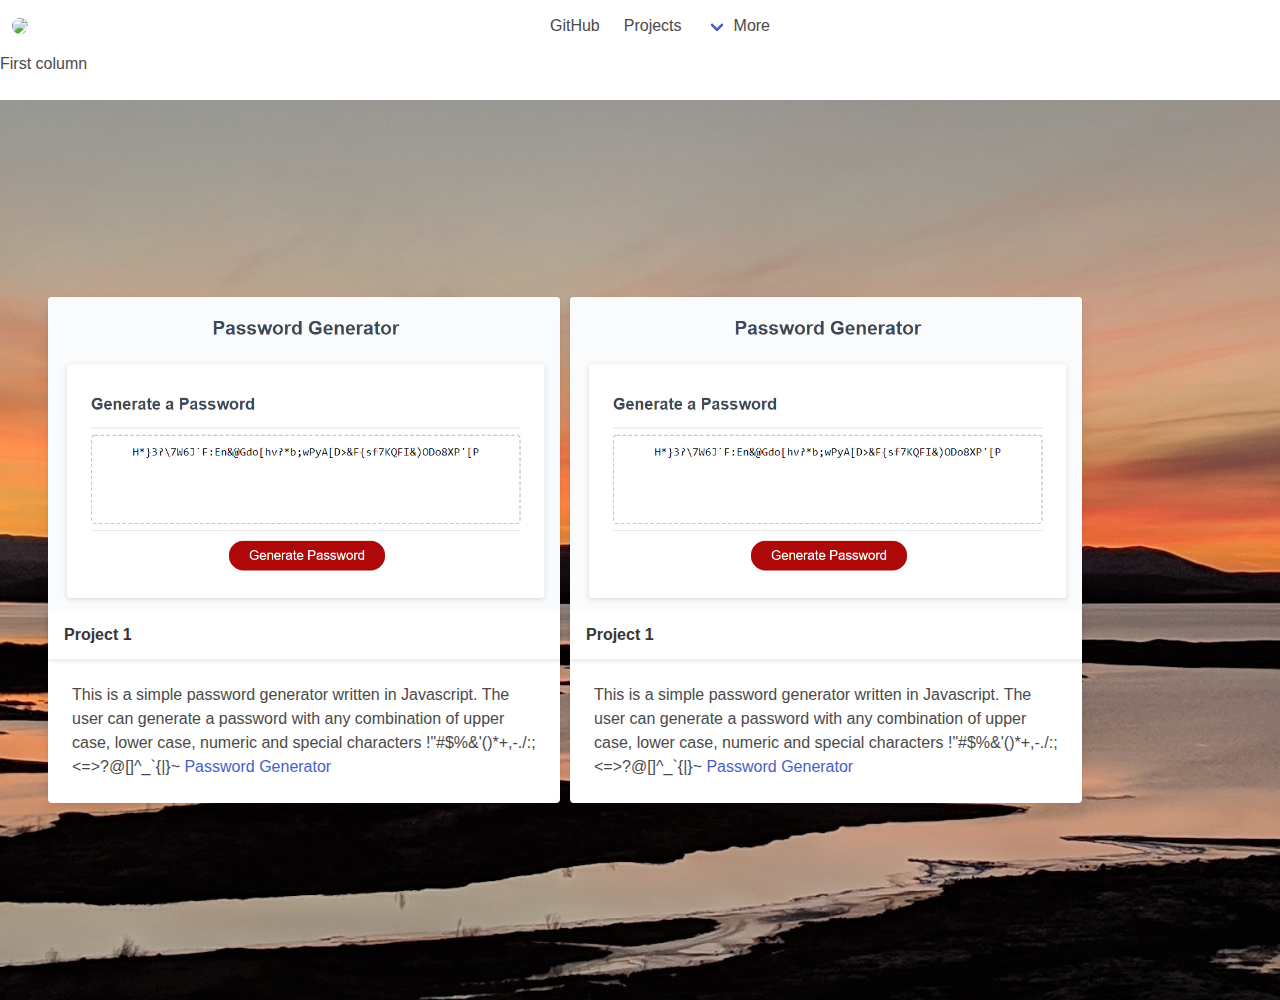
==== index.html @ e42fa4a2 "Initial Commit" ====
<!DOCTYPE html>
<html lang="en">

<head>
  <meta charset="UTF-8">
  <meta http-equiv="X-UA-Compatible" content="IE=edge">
  <meta name="viewport" content="width=device-width, initial-scale=1.0">
  <title>Chris Aylen - Portfolio</title>
  <link rel="stylesheet" href="./assets/styles/bulma-rtl.css">
  <script defer src="https://use.fontawesome.com/releases/v5.0.7/js/all.js"></script>
  <link rel="stylesheet" href="./assets/styles/style.css">
  <!-- <link rel="stylesheet" href="./assets/styles/debug.css"> -->
</head>

<body>

  <nav class="navbar" role="navigation" aria-label="main navigation">
    <div class="navbar-brand">
      <a class="navbar-item" href="">
        <img src="https://avatars.githubusercontent.com/u/22746292?v=4" class="profilePic">
      </a>

      <a role="button" class="navbar-burger" aria-label="menu" aria-expanded="false" data-target="navbarBasicExample">
        <span aria-hidden="true"></span>
        <span aria-hidden="true"></span>
        <span aria-hidden="true"></span>
      </a>
    </div>

    <div id="navbarBasicExample" class="navbar-menu">
      <div class="navbar-start">
        <a class="navbar-item" href="https://github.com/ChrisAylen">
          GitHub
        </a>

        <a class="navbar-item">
          Projects
        </a>

        <div class="navbar-item has-dropdown is-hoverable">
          <a class="navbar-link">
            More
          </a>

          <div class="navbar-dropdown">
            <a class="navbar-item">
              About
            </a>
            <a class="navbar-item">
              Clients
            </a>
            <a class="navbar-item">
              Contact
            </a>
            <hr class="navbar-divider">
            <a class="navbar-item">
              Report an issue
            </a>
          </div>
        </div>
      </div>

      <div class="navbar-end">

      </div>
    </div>
    </div>
  </nav>




  <style>
    .hero {
      background: url(./assets/images/hero-1.jpg) center / cover;
    }
  </style>
  <div class="columns">
    <div class="column">
      First column
    </div>
  </div>
  <section class="hero is-fullheight">
    <div class=hero-body>
      <container>
        <div class="card" style="max-width: 512px;">
          <div class="card-image">
            <figure class="image is-4by4">
              <img src="./assets/images/password_gen.png" style="max-width: 512px;" alt="Password Generator Image">
            </figure>
          </div>
          <header class="card-header">
            <p class="card-header-title">
              Project 1
            </p>
            <button class="card-header-icon" aria-label="more options">
              <span class="icon">
                <i class="fas fa-angle-down" aria-hidden="true"></i>
              </span>
            </button>
          </header>
          <div class="card-content">
            <div class="content">
              This is a simple password generator written in Javascript. The user can generate a password with any
              combination of upper case, lower case, numeric and special characters !"#$%&'()*+,-./:;<=>?@[]^_`{|}~
                <a href="https://github.com/ChrisAylen/PasswordGenerator">Password Generator</a>
                <br>

            </div>
          </div>

        </div>

      </container>
      <container style="padding: 10px;">
        <div class="card" style="max-width: 512px;">
          <div class="card-image">
            <figure class="image is-4by4">
              <img src="./assets/images/password_gen.png" style="max-width: 512px;" alt="Password Generator Image">
            </figure>
          </div>
          <header class="card-header">
            <p class="card-header-title">
              Project 1
            </p>
            <button class="card-header-icon" aria-label="more options">
              <span class="icon">
                <i class="fas fa-angle-down" aria-hidden="true"></i>
              </span>
            </button>
          </header>
          <div class="card-content">
            <div class="content">
              This is a simple password generator written in Javascript. The user can generate a password with any
              combination of upper case, lower case, numeric and special characters !"#$%&'()*+,-./:;<=>?@[]^_`{|}~
                <a href="https://github.com/ChrisAylen/PasswordGenerator">Password Generator</a>
                <br>

            </div>
          </div>

        </div>

      </container>
    </div>
  </section>
  <!--.hero-->

</body>

</html>
---- assets/styles/style.css ----
.profilePic {
  border-radius: 50%;
  margin: 0 auto;
  display: block;
}
---- assets/styles/debug.css ----
/*! debug.css | MIT License | zaydek.github.com/debug.css */
*:not(path):not(g) {
	color:                    hsla(210, 100%, 100%, 0.9) !important;
	background:               hsla(210, 100%,  50%, 0.5) !important;
	outline:    solid 0.25rem hsla(210, 100%, 100%, 0.5) !important;

	box-shadow: none !important;
}
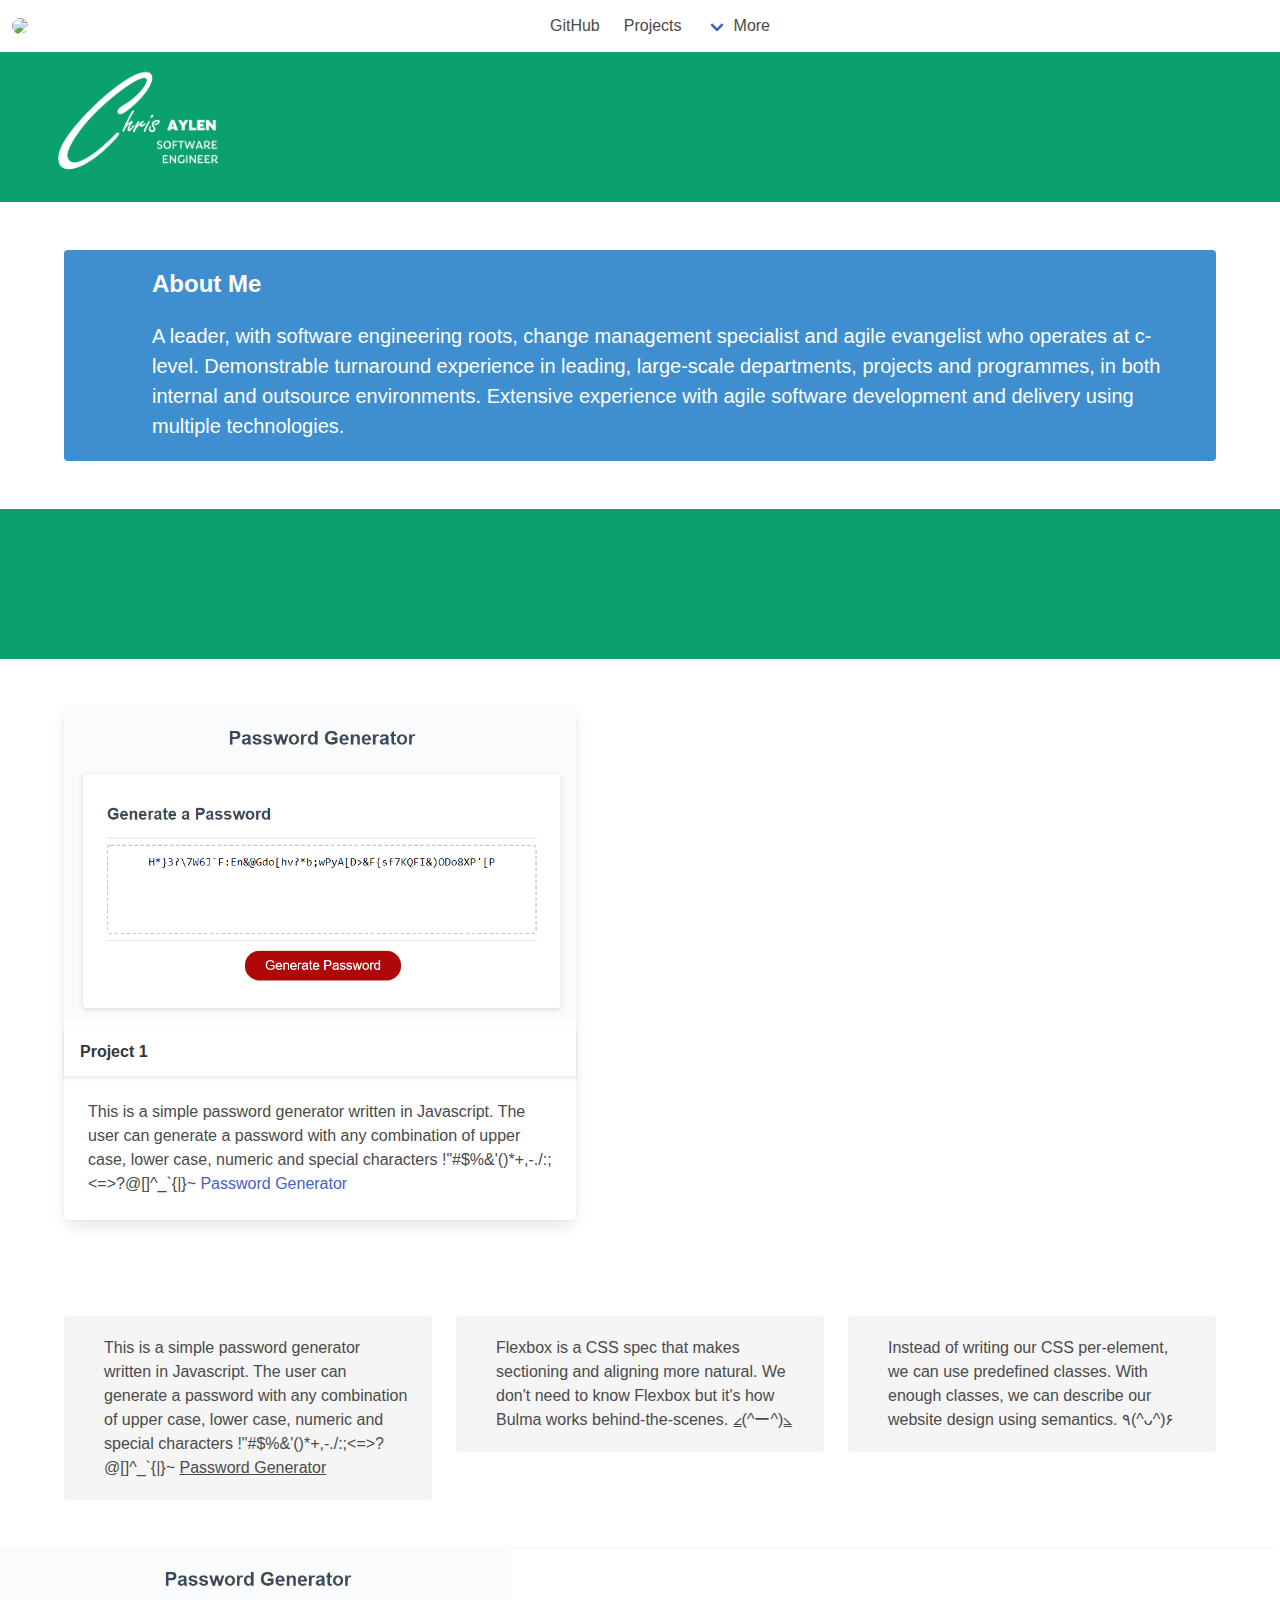
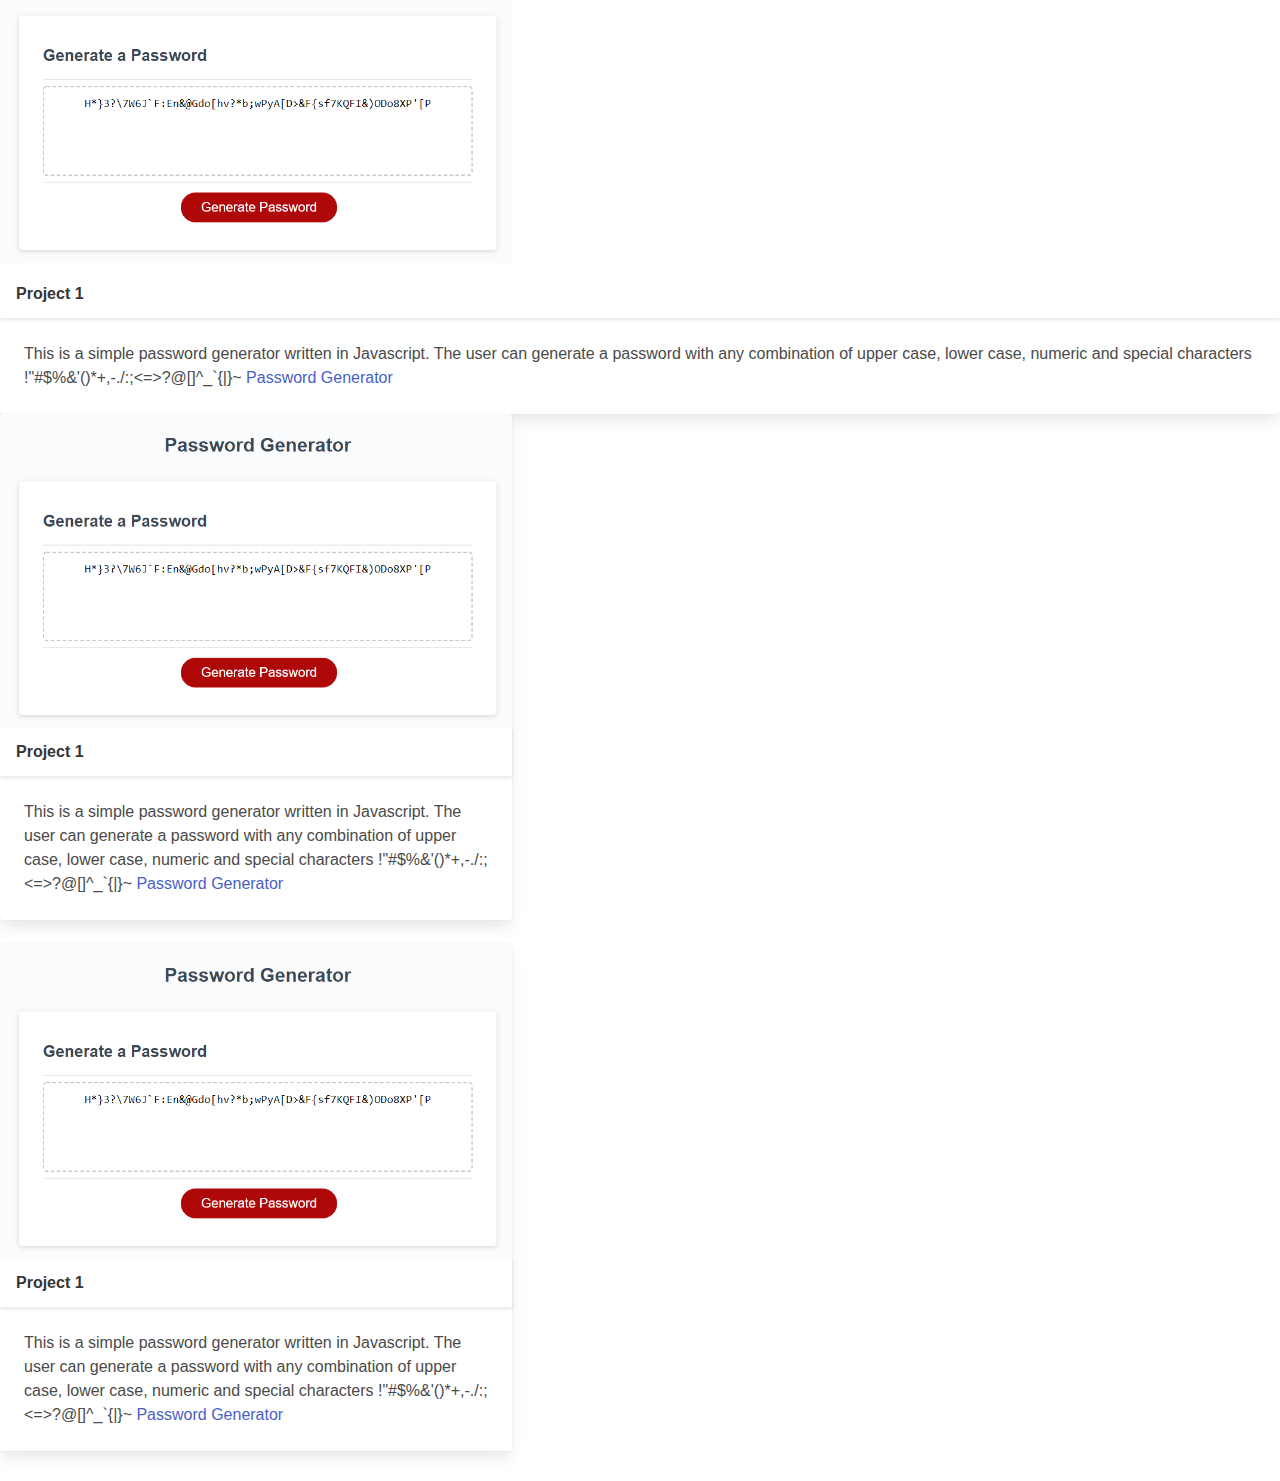
==== commit 4e60744d: "new assets added" ====
--- a/index.html
+++ b/index.html
@@ -8,7 +8,9 @@
   <title>Chris Aylen - Portfolio</title>
   <link rel="stylesheet" href="./assets/styles/bulma-rtl.css">
   <script defer src="https://use.fontawesome.com/releases/v5.0.7/js/all.js"></script>
+  <script src="~bulma-carousel/dist/js/bulma-carousel.min.js"></script>
   <link rel="stylesheet" href="./assets/styles/style.css">
+  <link href="~bulma-carousel/dist/css/bulma-carousel.min.css" rel="stylesheet">
   <!-- <link rel="stylesheet" href="./assets/styles/debug.css"> -->
 </head>
 
@@ -70,82 +72,233 @@
 
 
 
-  <style>
-    .hero {
-      background: url(./assets/images/hero-1.jpg) center / cover;
-    }
-  </style>
-  <div class="columns">
-    <div class="column">
-      First column
-    </div>
-  </div>
-  <section class="hero is-fullheight">
+  <section class="hero">
     <div class=hero-body>
-      <container>
-        <div class="card" style="max-width: 512px;">
-          <div class="card-image">
-            <figure class="image is-4by4">
-              <img src="./assets/images/password_gen.png" style="max-width: 512px;" alt="Password Generator Image">
+      <!-- <img src="./assets/images/logo3.png" class="logoImage"> -->
+      <figure class="logoImage center">
+        <img src="./assets/images/logo4.png" style="max-width: 256px;">
+      </figure>
+
+    </div>
+  </section>
+  <!--.hero-->
+  <section class="section">
+    <div class="container">
+      <div class="columns">
+        <div class="column">
+          <article class="media notification is-info">
+            <figure class="media-right">
+              <span class="icon is-medium">
+                <i class="fas fa-2x fa-solid fa-user"></i>
+              </span>
             </figure>
-          </div>
-          <header class="card-header">
-            <p class="card-header-title">
-              Project 1
-            </p>
-            <button class="card-header-icon" aria-label="more options">
-              <span class="icon">
-                <i class="fas fa-angle-down" aria-hidden="true"></i>
-              </span>
-            </button>
-          </header>
-          <div class="card-content">
-            <div class="content">
-              This is a simple password generator written in Javascript. The user can generate a password with any
-              combination of upper case, lower case, numeric and special characters !"#$%&'()*+,-./:;<=>?@[]^_`{|}~
-                <a href="https://github.com/ChrisAylen/PasswordGenerator">Password Generator</a>
-                <br>
-
+            <div class="media-content">
+              <div class="content">
+                <h1 class="title is-size-4">About Me</h1>
+                <p class="is-size-5">
+                  A leader, with software engineering roots, change management specialist and agile evangelist who
+                  operates at c-level. Demonstrable turnaround experience in leading, large-scale departments,
+                  projects and
+                  programmes, in both internal and outsource environments.
+                  Extensive experience with agile software development and delivery using multiple technologies.
+                </p>
+              </div>
             </div>
-          </div>
-
-        </div>
-
-      </container>
-      <container style="padding: 10px;">
-        <div class="card" style="max-width: 512px;">
-          <div class="card-image">
-            <figure class="image is-4by4">
-              <img src="./assets/images/password_gen.png" style="max-width: 512px;" alt="Password Generator Image">
-            </figure>
-          </div>
-          <header class="card-header">
-            <p class="card-header-title">
-              Project 1
-            </p>
-            <button class="card-header-icon" aria-label="more options">
-              <span class="icon">
-                <i class="fas fa-angle-down" aria-hidden="true"></i>
-              </span>
-            </button>
-          </header>
-          <div class="card-content">
-            <div class="content">
-              This is a simple password generator written in Javascript. The user can generate a password with any
-              combination of upper case, lower case, numeric and special characters !"#$%&'()*+,-./:;<=>?@[]^_`{|}~
-                <a href="https://github.com/ChrisAylen/PasswordGenerator">Password Generator</a>
-                <br>
-
-            </div>
-          </div>
-
-        </div>
-
-      </container>
-    </div>
-  </section>
-  <!--.hero-->
-
+          </article>
+        </div>
+      </div>
+    </div>
+  </section>
+
+
+  <section class="hero is-medium has-carousel">
+    <div id="carousel-demo" class="hero-carousel">
+      <div class="item-1">
+        <!-- Slide Content -->
+      </div>
+      <div class="item-2">
+        <!-- Slide Content -->
+      </div>
+      <div class="item-3">
+        <!-- Slide Content -->
+      </div>
+    </div>
+    <div class="hero-head"></div>
+    <div class="hero-body"></div>
+    <div class="hero-foot"></div>
+  </section>
+  
+  <section class="section">
+    <div class="container">
+      <div class="card" style="max-width: 512px">
+        <div class="card-image">
+          <figure>
+            <img src="./assets/images/password_gen.png" style="max-width: 512px;" alt="Password Generator Image">
+          </figure>
+        </div>
+        <header class="card-header">
+          <p class="card-header-title">
+            Project 1
+          </p>
+          <button class="card-header-icon" aria-label="more options">
+            <span class="icon">
+              <i class="fas fa-angle-down" aria-hidden="true"></i>
+            </span>
+          </button>
+        </header>
+        <div class="card-content">
+          <div class="content">
+            This is a simple password generator written in Javascript. The user can generate a password with any
+            combination of upper case, lower case, numeric and special characters !"#$%&'()*+,-./:;<=>?@[]^_`{|}~
+              <a href="https://github.com/ChrisAylen/PasswordGenerator">Password Generator</a>
+              <br>
+          </div>
+        </div>
+      </div>
+      <div id="carousel-demo" class="carousel">
+        <div class="item-1">
+          <!-- Slide Content -->
+        </div>
+        <div class="item-2">
+          <!-- Slide Content -->
+        </div>
+        <div class="item-3">
+          <!-- Slide Content -->
+        </div>
+      </div>
+      <!-- End Carousel -->
+    </div>
+  </section>
+
+  <script src="https://cdn.jsdelivr.net/npm/bulma-carousel@4.0.3/dist/js/bulma-carousel.min.js"></script>
+  <script>
+    bulmaCarousel.attach('#carousel-demo', {
+      slidesToScroll: 1,
+      slidesToShow: 4
+    });
+  </script>
+  
+
+  <section class="section">
+    <div class="container">
+      <div class="columns">
+        <div class="column">
+          <div class="notification">
+            This is a simple password generator written in Javascript. The user can generate a password with any
+            combination of upper case, lower case, numeric and special characters !"#$%&'()*+,-./:;<=>?@[]^_`{|}~
+              <a href="https://github.com/ChrisAylen/PasswordGenerator">Password Generator</a>
+          </div>
+        </div>
+        <div class="column">
+          <div class="notification">
+            Flexbox is a CSS spec that makes sectioning and aligning more natural.
+            We don't need to know Flexbox but it's how Bulma works behind-the-scenes. ⦤(^ー^)⦥
+          </div>
+        </div>
+        <div class="column">
+          <div class="notification">
+            Instead of writing our CSS per-element, we can use predefined classes.
+            With enough classes, we can describe our website design using semantics. ٩(^ᴗ^)۶
+          </div>
+        </div>
+      </div>
+    </div>
+  </section>
+
+
+
+
+
+  <container>
+
+    <div class="card">
+      <div class="card-image">
+        <figure>
+          <img src="./assets/images/password_gen.png" style="max-width: 512px;" alt="Password Generator Image">
+        </figure>
+      </div>
+      <header class="card-header">
+        <p class="card-header-title">
+          Project 1
+        </p>
+        <button class="card-header-icon" aria-label="more options">
+          <span class="icon">
+            <i class="fas fa-angle-down" aria-hidden="true"></i>
+          </span>
+        </button>
+      </header>
+      <div class="card-content">
+        <div class="content">
+          This is a simple password generator written in Javascript. The user can generate a password with any
+          combination of upper case, lower case, numeric and special characters !"#$%&'()*+,-./:;<=>?@[]^_`{|}~
+            <a href="https://github.com/ChrisAylen/PasswordGenerator">Password Generator</a>
+            <br>
+        </div>
+      </div>
+    </div>
+
+  </container>
+  <container>
+
+    <div class="card" style="max-width: 512px;">
+      <div class="card-image">
+        <figure class="image is-4by4">
+          <img src="./assets/images/password_gen.png" style="max-width: 512px;" alt="Password Generator Image">
+        </figure>
+      </div>
+      <header class="card-header">
+        <p class="card-header-title">
+          Project 1
+        </p>
+        <button class="card-header-icon" aria-label="more options">
+          <span class="icon">
+            <i class="fas fa-angle-down" aria-hidden="true"></i>
+          </span>
+        </button>
+      </header>
+      <div class="card-content">
+        <div class="content">
+          This is a simple password generator written in Javascript. The user can generate a password with any
+          combination of upper case, lower case, numeric and special characters !"#$%&'()*+,-./:;<=>?@[]^_`{|}~
+            <a href="https://github.com/ChrisAylen/PasswordGenerator">Password Generator</a>
+            <br>
+
+        </div>
+      </div>
+
+    </div>
+
+  </container>
+  <container style="padding: 10px;">
+    <div class="card" style="max-width: 512px;">
+      <div class="card-image">
+        <figure class="image is-4by4">
+          <img src="./assets/images/password_gen.png" style="max-width: 512px;" alt="Password Generator Image">
+        </figure>
+      </div>
+      <header class="card-header">
+        <p class="card-header-title">
+          Project 1
+        </p>
+        <button class="card-header-icon" aria-label="more options">
+          <span class="icon">
+            <i class="fas fa-angle-down" aria-hidden="true"></i>
+          </span>
+        </button>
+      </header>
+      <div class="card-content">
+        <div class="content">
+          This is a simple password generator written in Javascript. The user can generate a password with any
+          combination of upper case, lower case, numeric and special characters !"#$%&'()*+,-./:;<=>?@[]^_`{|}~
+            <a href="https://github.com/ChrisAylen/PasswordGenerator">Password Generator</a>
+            <br>
+
+        </div>
+      </div>
+
+    </div>
+
+  </container>
 </body>
 
 </html>--- a/assets/styles/style.css
+++ b/assets/styles/style.css
@@ -4,3 +4,28 @@
   display: block;
 }
 
+.hero {
+  background: url(/assets/images/hero-code1.jpg.png) center / cover;
+  /* background: url(/assets/images/Logo.png) no-repeat; */
+  background-color: #0ba16f;
+  max-height: 150px;
+}
+
+.logoImage{
+  width: 100px;
+  height: 100px;
+  
+  
+  /* justify-content: left;  */
+  /* display: block; */
+  /* margin-left: auto;
+  margin-right: auto; */
+  /* width: 40% */
+  
+}
+.center {
+	display: flex;
+	justify-content: center;
+	align-items: center;
+}
+
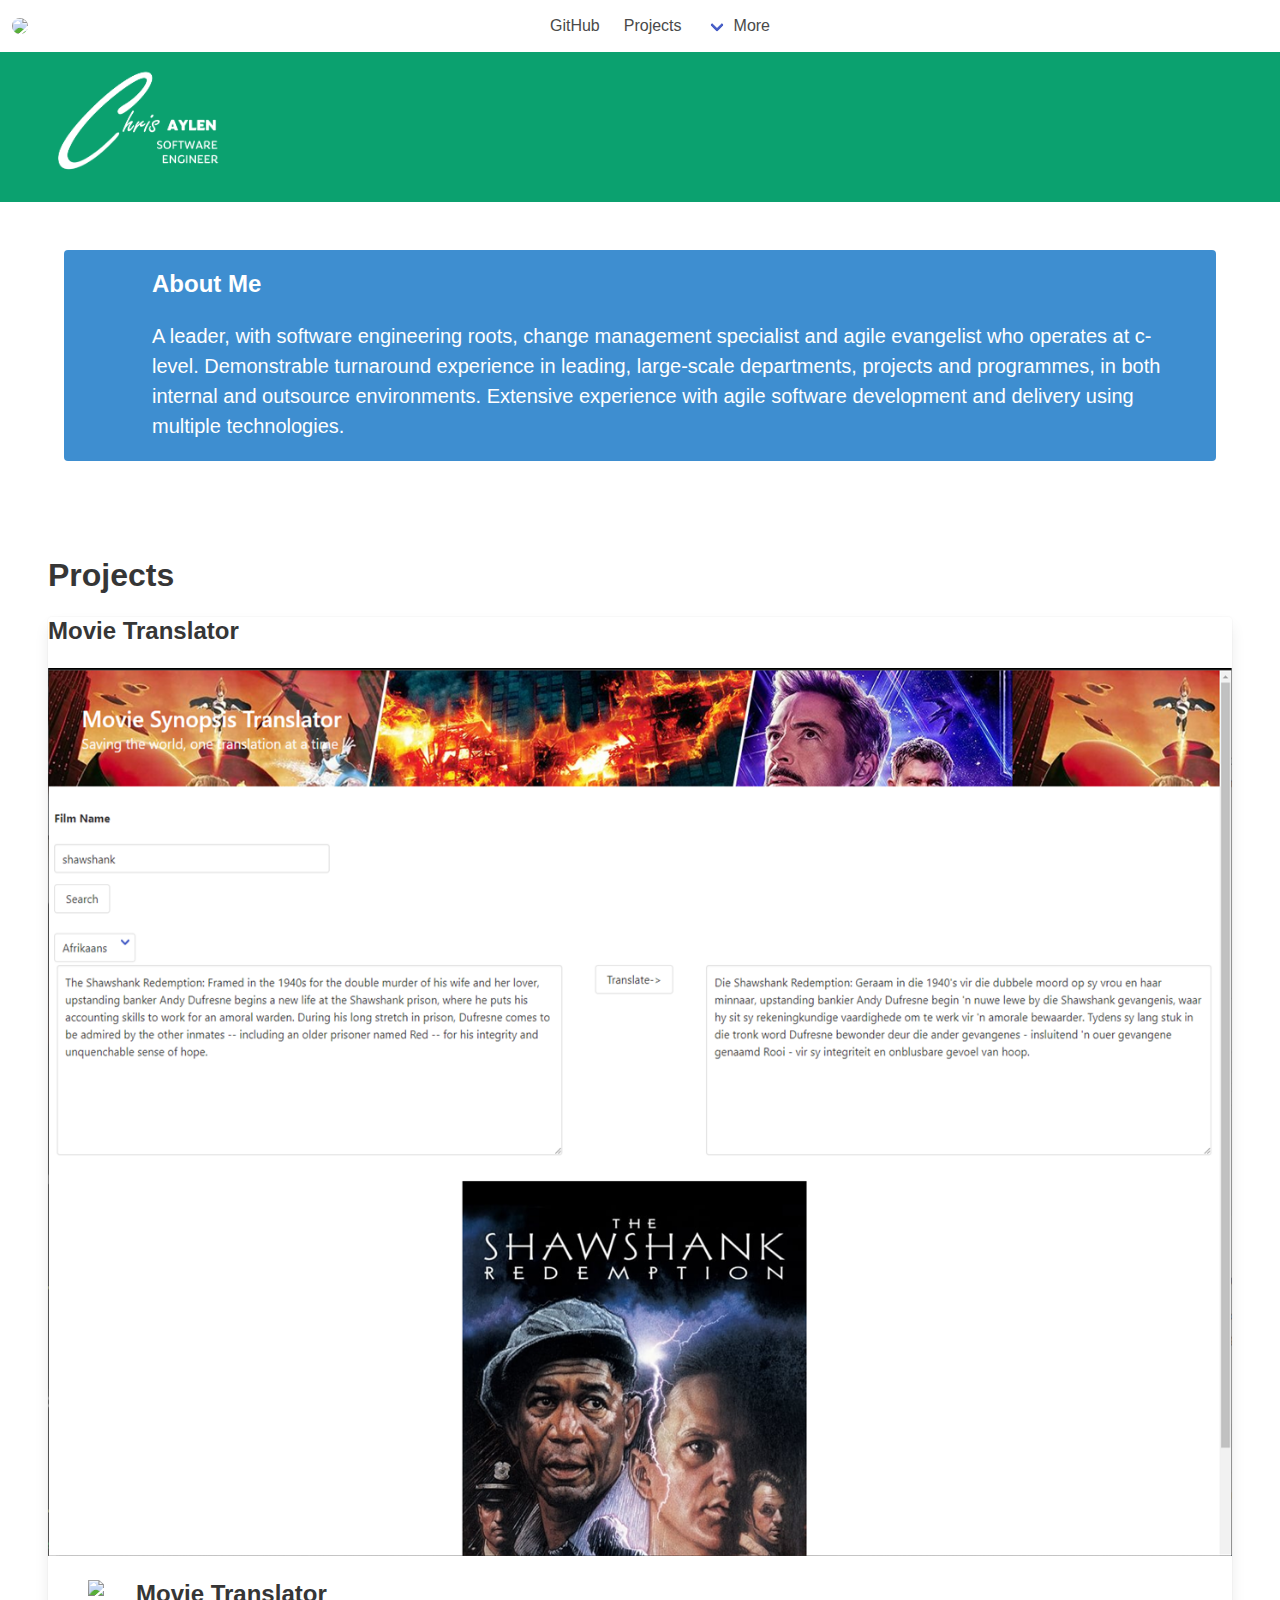
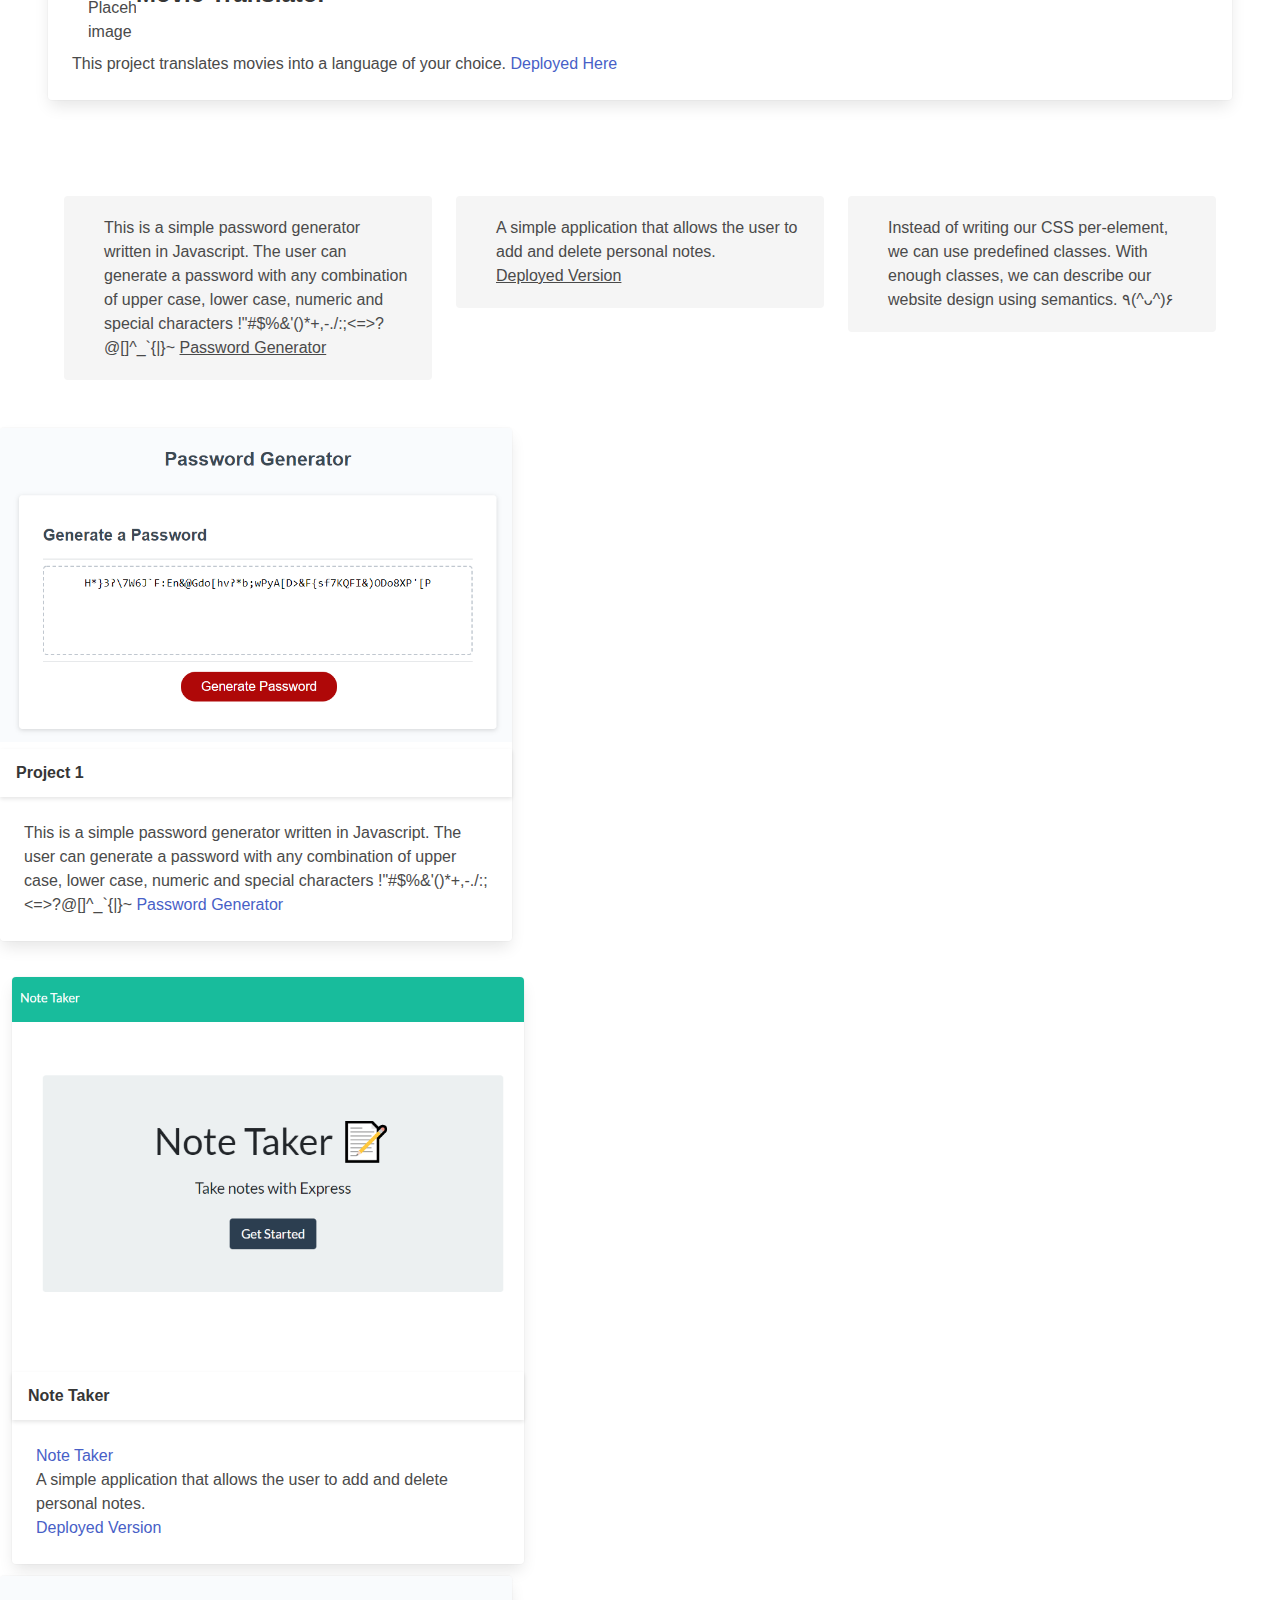
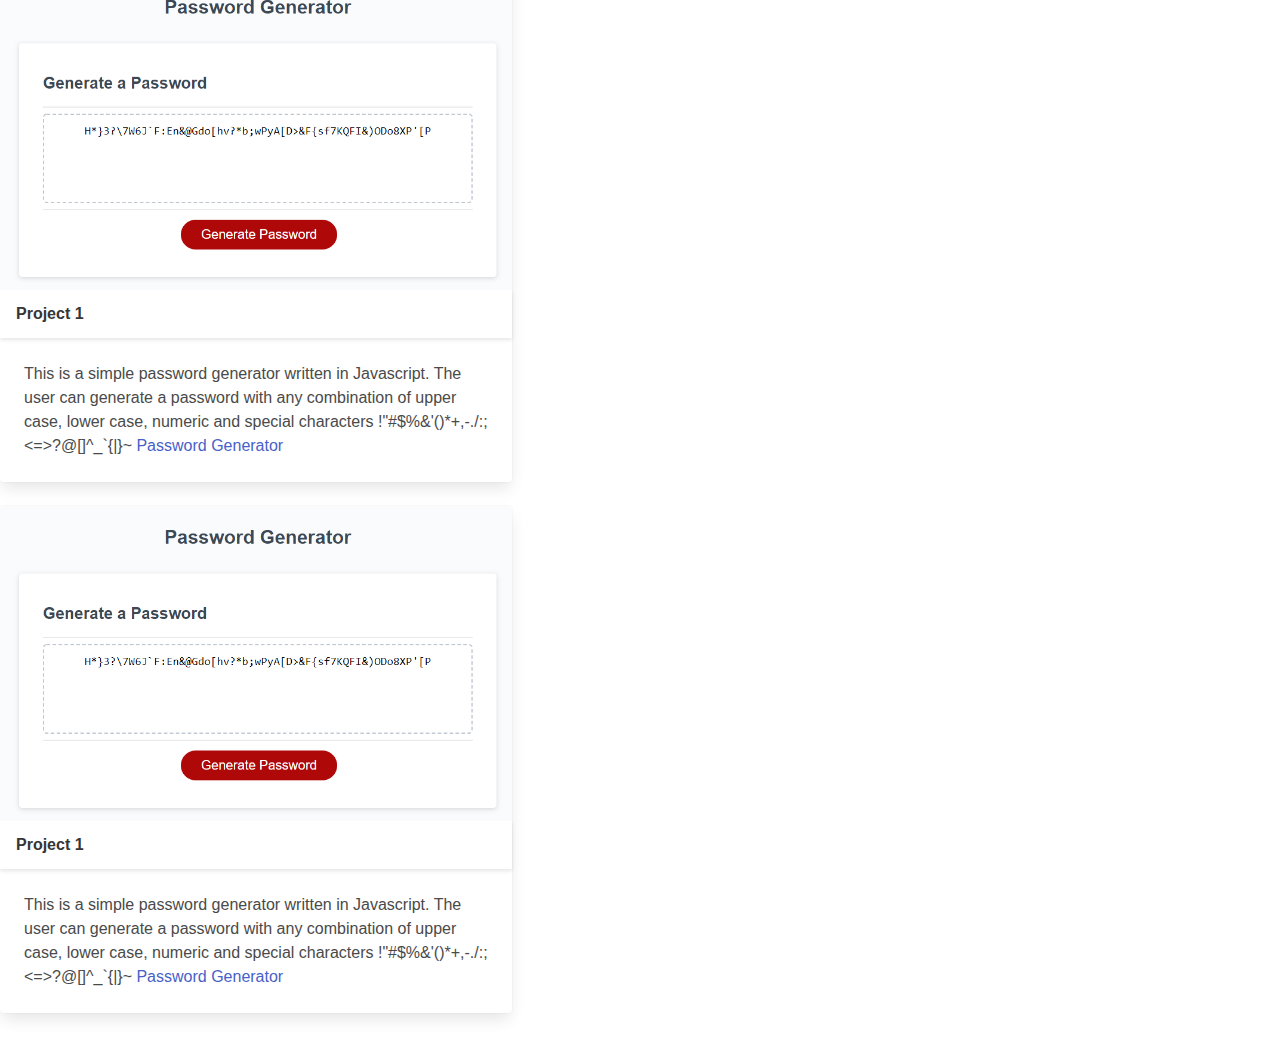
==== commit 2b03a223: "Adding image cards" ====
--- a/index.html
+++ b/index.html
@@ -78,10 +78,9 @@
       <figure class="logoImage center">
         <img src="./assets/images/logo4.png" style="max-width: 256px;">
       </figure>
-
     </div>
   </section>
-  <!--.hero-->
+
   <section class="section">
     <div class="container">
       <div class="columns">
@@ -110,74 +109,38 @@
     </div>
   </section>
 
-
-  <section class="hero is-medium has-carousel">
-    <div id="carousel-demo" class="hero-carousel">
-      <div class="item-1">
-        <!-- Slide Content -->
-      </div>
-      <div class="item-2">
-        <!-- Slide Content -->
-      </div>
-      <div class="item-3">
-        <!-- Slide Content -->
-      </div>
-    </div>
-    <div class="hero-head"></div>
-    <div class="hero-body"></div>
-    <div class="hero-foot"></div>
-  </section>
+  <section class="section">
+  <container>
+  <h1 class="title is-size-3">Projects</h1>
+
+  <div class="card">
+    <h1 class="title is-size-4">Movie Translator</h1>
+    <div class="card-image">
+      <figure class="image is-4by3" >
+        <img src="./assets/images/MovieTranslator.png" alt="Placeholder image">
+      </figure>
+    </div>
+    <div class="card-content">
+      <div class="media">
+        <div class="media-left">
+          <figure class="image is-48x48">
+            <img src="https://avatars.githubusercontent.com/u/22746292?v=4" alt="Placeholder image" >
+          </figure>
+        </div>
+        <div class="media-content">
+          <p class="title is-4">Movie Translator</p>
+          </div>
+      </div>
   
-  <section class="section">
-    <div class="container">
-      <div class="card" style="max-width: 512px">
-        <div class="card-image">
-          <figure>
-            <img src="./assets/images/password_gen.png" style="max-width: 512px;" alt="Password Generator Image">
-          </figure>
-        </div>
-        <header class="card-header">
-          <p class="card-header-title">
-            Project 1
-          </p>
-          <button class="card-header-icon" aria-label="more options">
-            <span class="icon">
-              <i class="fas fa-angle-down" aria-hidden="true"></i>
-            </span>
-          </button>
-        </header>
-        <div class="card-content">
-          <div class="content">
-            This is a simple password generator written in Javascript. The user can generate a password with any
-            combination of upper case, lower case, numeric and special characters !"#$%&'()*+,-./:;<=>?@[]^_`{|}~
-              <a href="https://github.com/ChrisAylen/PasswordGenerator">Password Generator</a>
-              <br>
-          </div>
-        </div>
-      </div>
-      <div id="carousel-demo" class="carousel">
-        <div class="item-1">
-          <!-- Slide Content -->
-        </div>
-        <div class="item-2">
-          <!-- Slide Content -->
-        </div>
-        <div class="item-3">
-          <!-- Slide Content -->
-        </div>
-      </div>
-      <!-- End Carousel -->
-    </div>
-  </section>
-
-  <script src="https://cdn.jsdelivr.net/npm/bulma-carousel@4.0.3/dist/js/bulma-carousel.min.js"></script>
-  <script>
-    bulmaCarousel.attach('#carousel-demo', {
-      slidesToScroll: 1,
-      slidesToShow: 4
-    });
-  </script>
-  
+      <div class="content">
+        This project translates movies into a language of your choice.
+        <a href="https://chrisaylen.github.io/Project-1-Fork/">Deployed Here</a>
+        <br>
+      </div>
+    </div>
+  </div>
+  </container>
+</section>
 
   <section class="section">
     <div class="container">
@@ -191,8 +154,10 @@
         </div>
         <div class="column">
           <div class="notification">
-            Flexbox is a CSS spec that makes sectioning and aligning more natural.
-            We don't need to know Flexbox but it's how Bulma works behind-the-scenes. ⦤(^ー^)⦥
+            A simple application that allows the user to add and delete personal notes.<br>
+            <a href="https://github.com/ChrisAylen/Note-Taker">Deployed Version</a>
+            <br>
+
           </div>
         </div>
         <div class="column">
@@ -210,10 +175,72 @@
 
 
   <container>
-
-    <div class="card">
+    <div class="columns">
+      <div class="column">
+        <div class="card" style="max-width:512px ;">
+          <div class="card-image">
+            <figure>
+              <img src="./assets/images/password_gen.png" style="max-width: 512px;" alt="Password Generator Image">
+            </figure>
+          </div>
+          <header class="card-header">
+            <p class="card-header-title">
+              Project 1
+            </p>
+            <button class="card-header-icon" aria-label="more options">
+              <span class="icon">
+                <i class="fas fa-angle-down" aria-hidden="true"></i>
+              </span>
+            </button>
+          </header>
+          <div class="card-content">
+            <div class="content">
+              This is a simple password generator written in Javascript. The user can generate a password with any
+              combination of upper case, lower case, numeric and special characters !"#$%&'()*+,-./:;<=>?@[]^_`{|}~
+                <a href="https://github.com/ChrisAylen/PasswordGenerator">Password Generator</a>
+                <br>
+            </div>
+          </div>
+        </div>
+      </div>
+    </div>
+    <div class="column">
+      <div class="card" style="max-width: 512px">
+        <div class="card-image">
+          <figure>
+            <img src="./assets/images/note-taker.png " alt="Password Generator Image">
+          </figure>
+        </div>
+        <header class="card-header">
+          <p class="card-header-title">
+            Note Taker
+          </p>
+          <button class="card-header-icon" aria-label="more options">
+            <span class="icon">
+              <i class="fas fa-angle-down" aria-hidden="true"></i>
+            </span>
+          </button>
+        </header>
+
+        <div class="card-content">
+          <div class="content">
+            <a href="https://github.com/ChrisAylen/Note-Taker">Note Taker</a>
+            <br>
+            A simple application that allows the user to add and delete personal notes.<br>
+            <a href="https://github.com/ChrisAylen/Note-Taker">Deployed Version</a>
+            <br>
+
+          </div>
+        </div>
+      </div>
+
+    </div>
+  </container>
+  <container>
+
+    <div class="card" style="max-width: 512px;">
       <div class="card-image">
-        <figure>
+        <figure class="image is-4by4">
           <img src="./assets/images/password_gen.png" style="max-width: 512px;" alt="Password Generator Image">
         </figure>
       </div>
@@ -233,13 +260,14 @@
           combination of upper case, lower case, numeric and special characters !"#$%&'()*+,-./:;<=>?@[]^_`{|}~
             <a href="https://github.com/ChrisAylen/PasswordGenerator">Password Generator</a>
             <br>
-        </div>
-      </div>
+
+        </div>
+      </div>
+
     </div>
 
   </container>
-  <container>
-
+  <container style="padding: 10px;">
     <div class="card" style="max-width: 512px;">
       <div class="card-image">
         <figure class="image is-4by4">
@@ -269,36 +297,6 @@
     </div>
 
   </container>
-  <container style="padding: 10px;">
-    <div class="card" style="max-width: 512px;">
-      <div class="card-image">
-        <figure class="image is-4by4">
-          <img src="./assets/images/password_gen.png" style="max-width: 512px;" alt="Password Generator Image">
-        </figure>
-      </div>
-      <header class="card-header">
-        <p class="card-header-title">
-          Project 1
-        </p>
-        <button class="card-header-icon" aria-label="more options">
-          <span class="icon">
-            <i class="fas fa-angle-down" aria-hidden="true"></i>
-          </span>
-        </button>
-      </header>
-      <div class="card-content">
-        <div class="content">
-          This is a simple password generator written in Javascript. The user can generate a password with any
-          combination of upper case, lower case, numeric and special characters !"#$%&'()*+,-./:;<=>?@[]^_`{|}~
-            <a href="https://github.com/ChrisAylen/PasswordGenerator">Password Generator</a>
-            <br>
-
-        </div>
-      </div>
-
-    </div>
-
-  </container>
 </body>
 
 </html>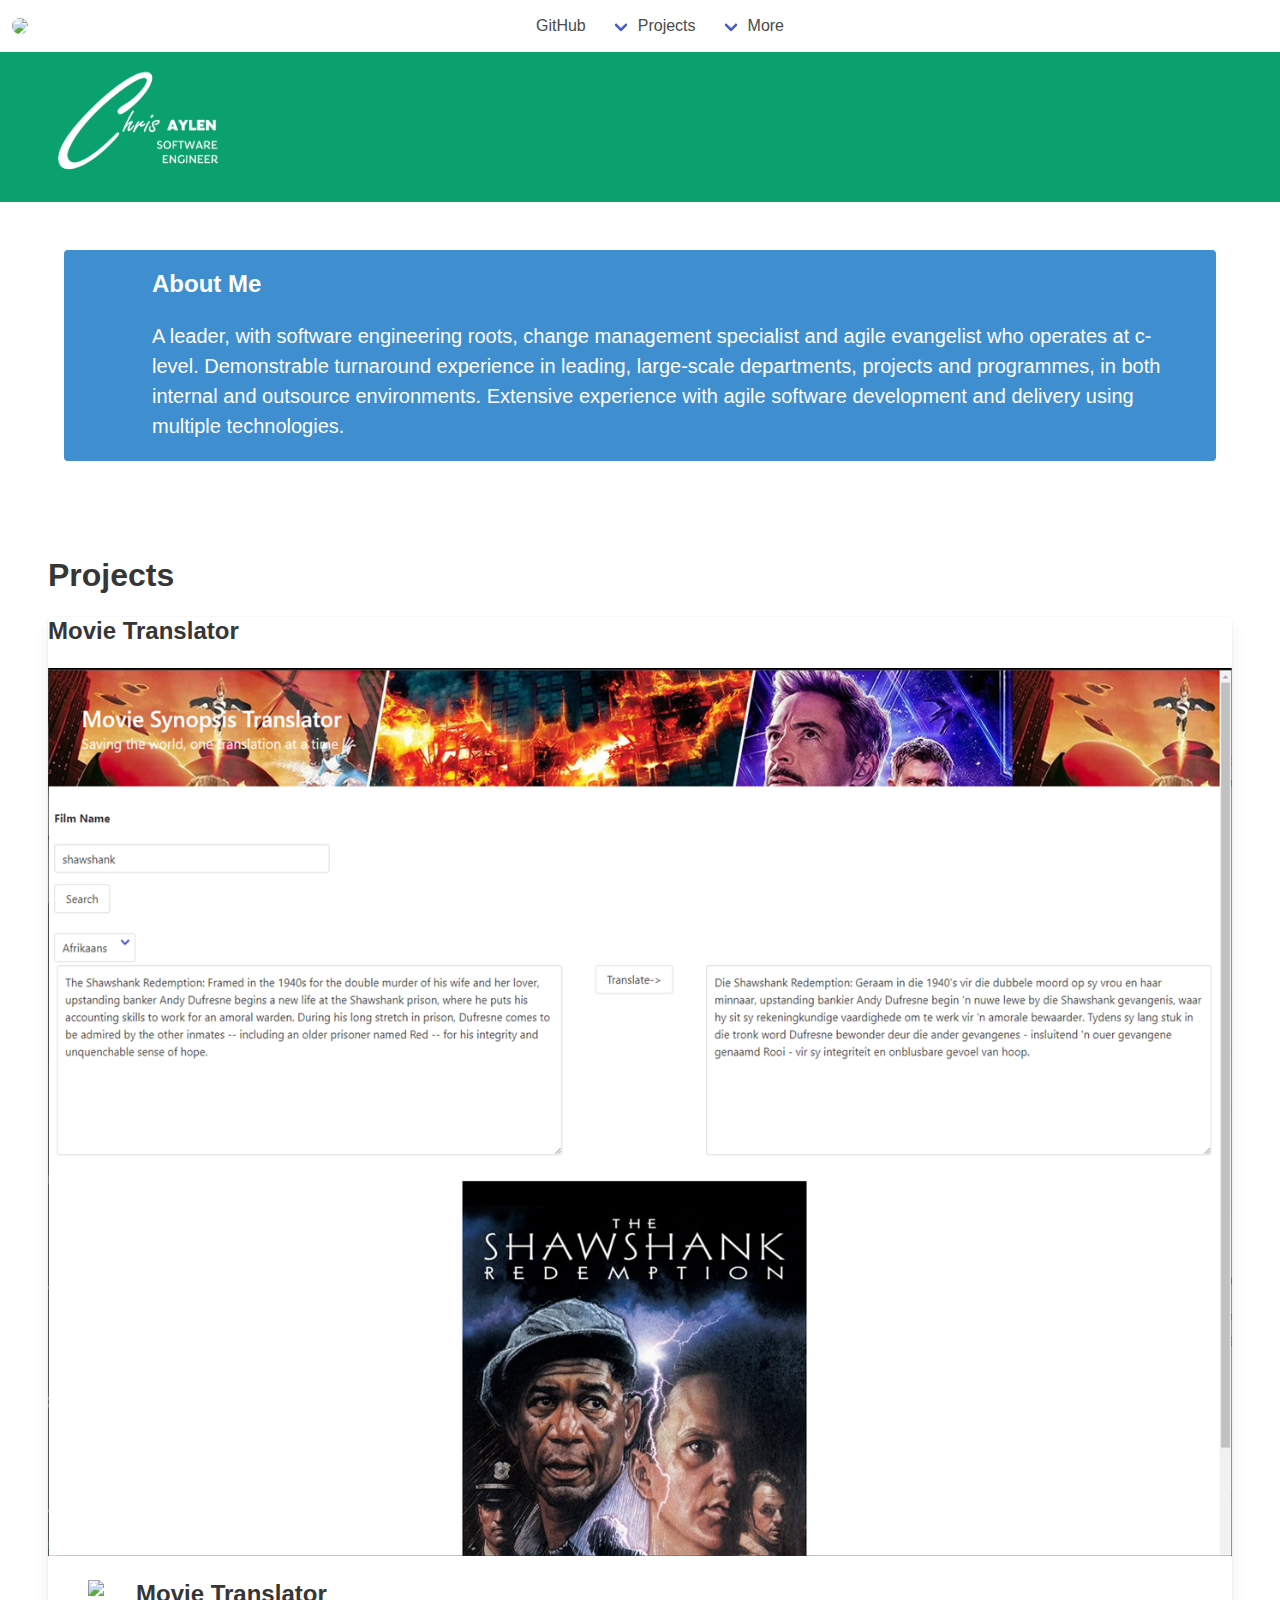
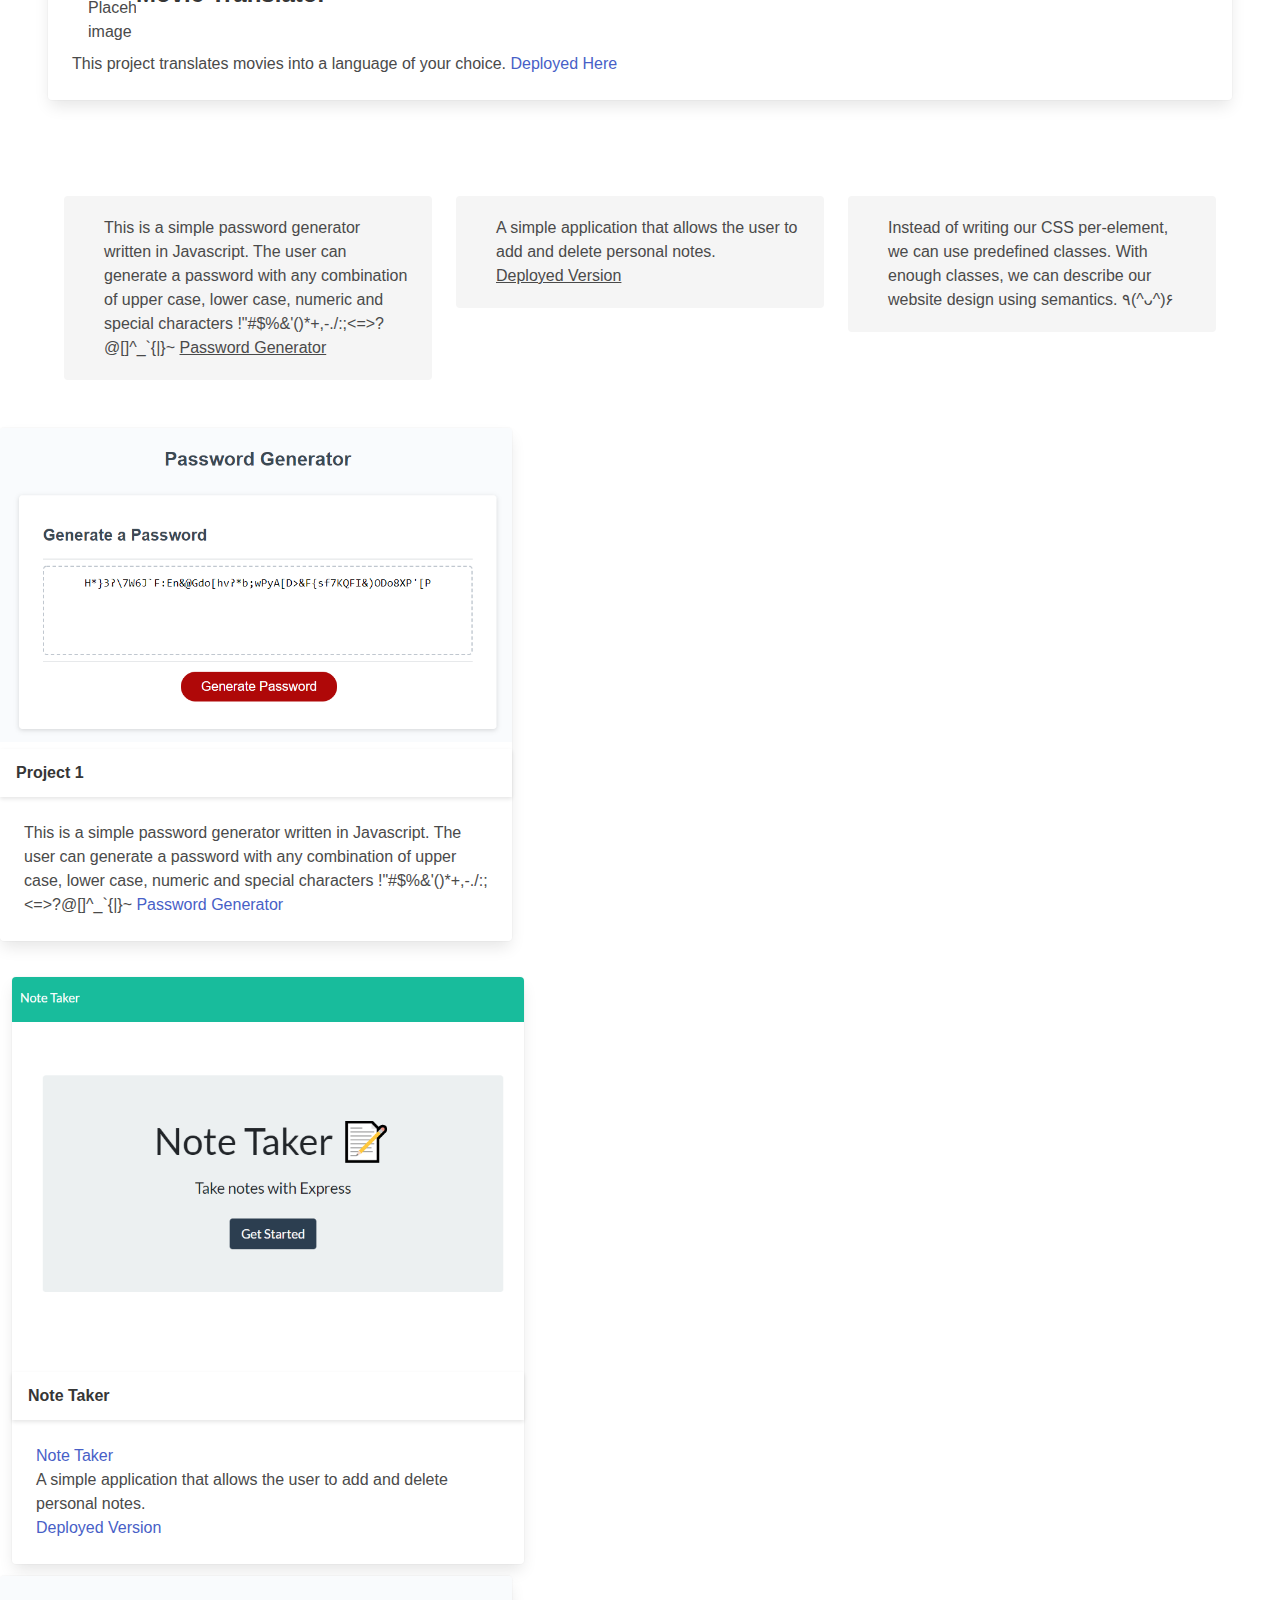
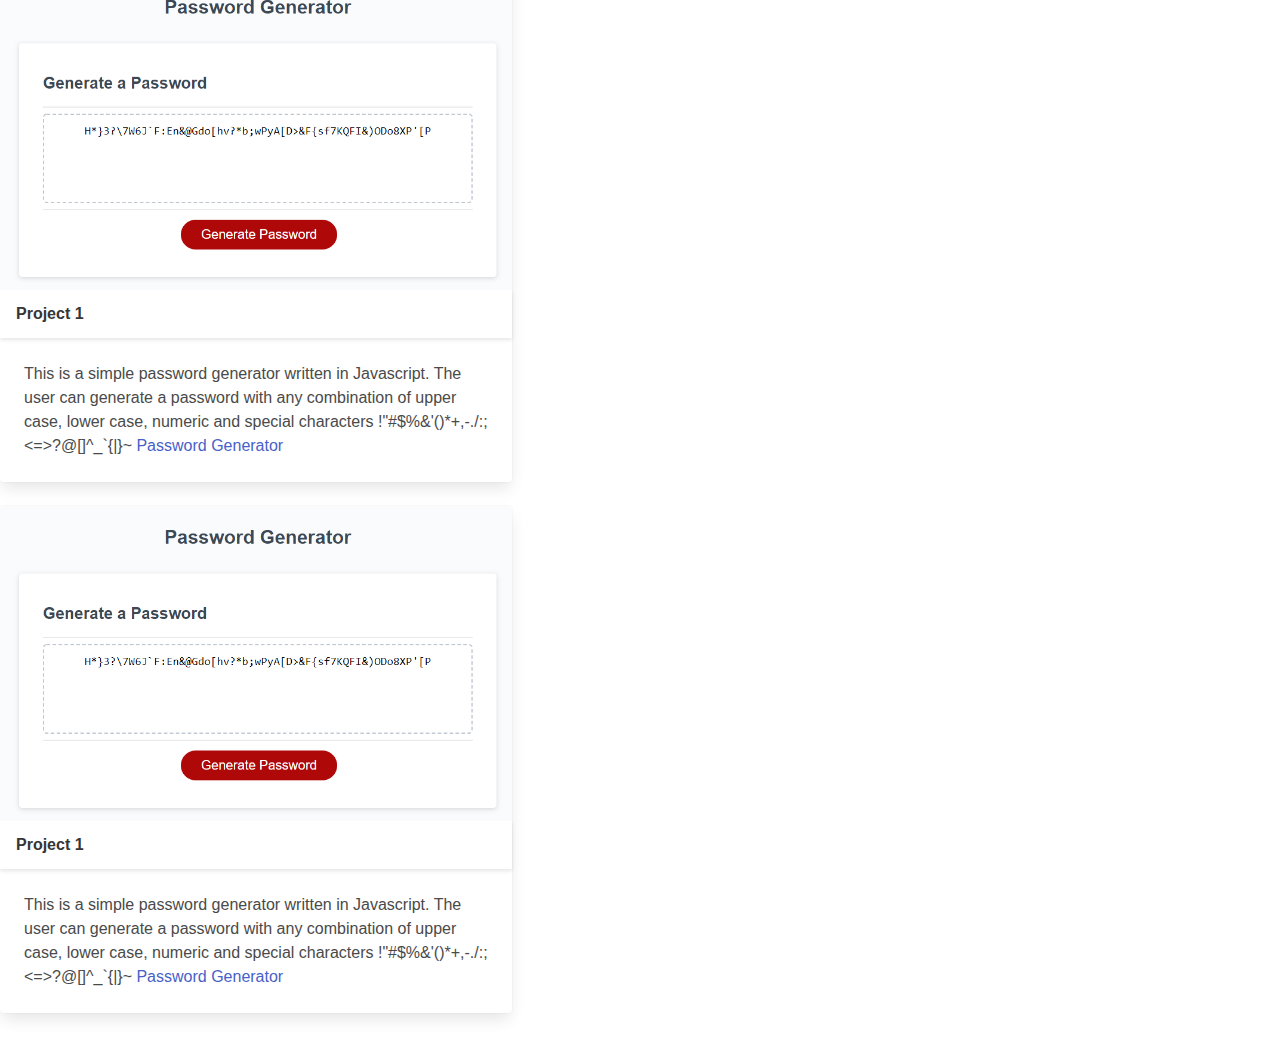
==== commit b3ce4d39: "Added projects to NavBar" ====
--- a/index.html
+++ b/index.html
@@ -34,10 +34,28 @@
         <a class="navbar-item" href="https://github.com/ChrisAylen">
           GitHub
         </a>
-
-        <a class="navbar-item">
-          Projects
-        </a>
+<!-- ToDo: Refactor this to pull starred projects directly from Github -->
+        <div class="navbar-item has-dropdown is-hoverable">
+          <a class="navbar-link">
+            Projects
+          </a>
+          <div class="navbar-dropdown">
+            <a class="navbar-item">
+              Movie Translator
+            </a>
+            <a class="navbar-item">
+              Tech Blog
+            </a>
+            <a class="navbar-item">
+              Note Taker
+            </a>
+            <a class="navbar-item">
+              Password Generator
+            </a>
+          </div>
+        </div>
+
+
 
         <div class="navbar-item has-dropdown is-hoverable">
           <a class="navbar-link">
@@ -110,37 +128,37 @@
   </section>
 
   <section class="section">
-  <container>
-  <h1 class="title is-size-3">Projects</h1>
-
-  <div class="card">
-    <h1 class="title is-size-4">Movie Translator</h1>
-    <div class="card-image">
-      <figure class="image is-4by3" >
-        <img src="./assets/images/MovieTranslator.png" alt="Placeholder image">
-      </figure>
-    </div>
-    <div class="card-content">
-      <div class="media">
-        <div class="media-left">
-          <figure class="image is-48x48">
-            <img src="https://avatars.githubusercontent.com/u/22746292?v=4" alt="Placeholder image" >
+    <container>
+      <h1 class="title is-size-3">Projects</h1>
+
+      <div class="card">
+        <h1 class="title is-size-4">Movie Translator</h1>
+        <div class="card-image">
+          <figure class="image is-4by3">
+            <img src="./assets/images/MovieTranslator.png" alt="Placeholder image">
           </figure>
         </div>
-        <div class="media-content">
-          <p class="title is-4">Movie Translator</p>
-          </div>
-      </div>
-  
-      <div class="content">
-        This project translates movies into a language of your choice.
-        <a href="https://chrisaylen.github.io/Project-1-Fork/">Deployed Here</a>
-        <br>
-      </div>
-    </div>
-  </div>
-  </container>
-</section>
+        <div class="card-content">
+          <div class="media">
+            <div class="media-left">
+              <figure class="image is-48x48">
+                <img src="https://avatars.githubusercontent.com/u/22746292?v=4" alt="Placeholder image">
+              </figure>
+            </div>
+            <div class="media-content">
+              <p class="title is-4">Movie Translator</p>
+            </div>
+          </div>
+
+          <div class="content">
+            This project translates movies into a language of your choice.
+            <a href="https://chrisaylen.github.io/Project-1-Fork/">Deployed Here</a>
+            <br>
+          </div>
+        </div>
+      </div>
+    </container>
+  </section>
 
   <section class="section">
     <div class="container">
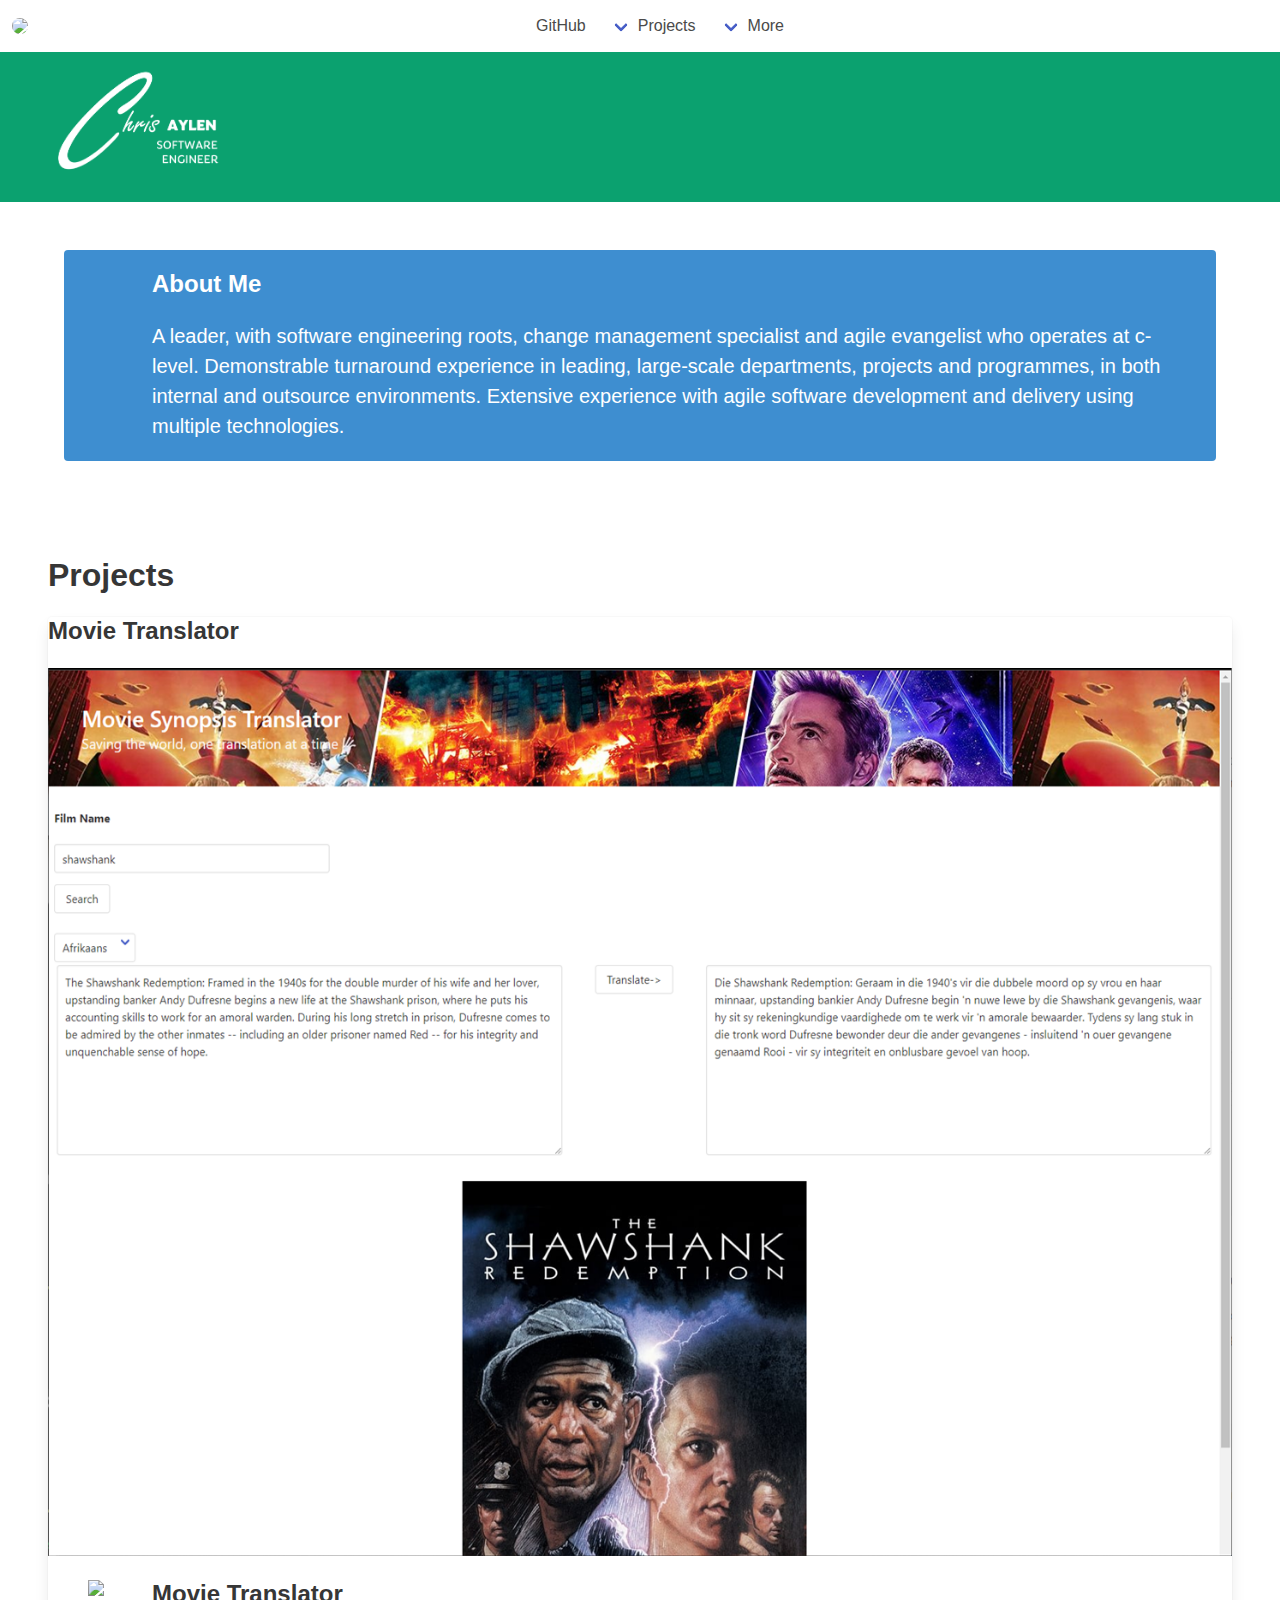
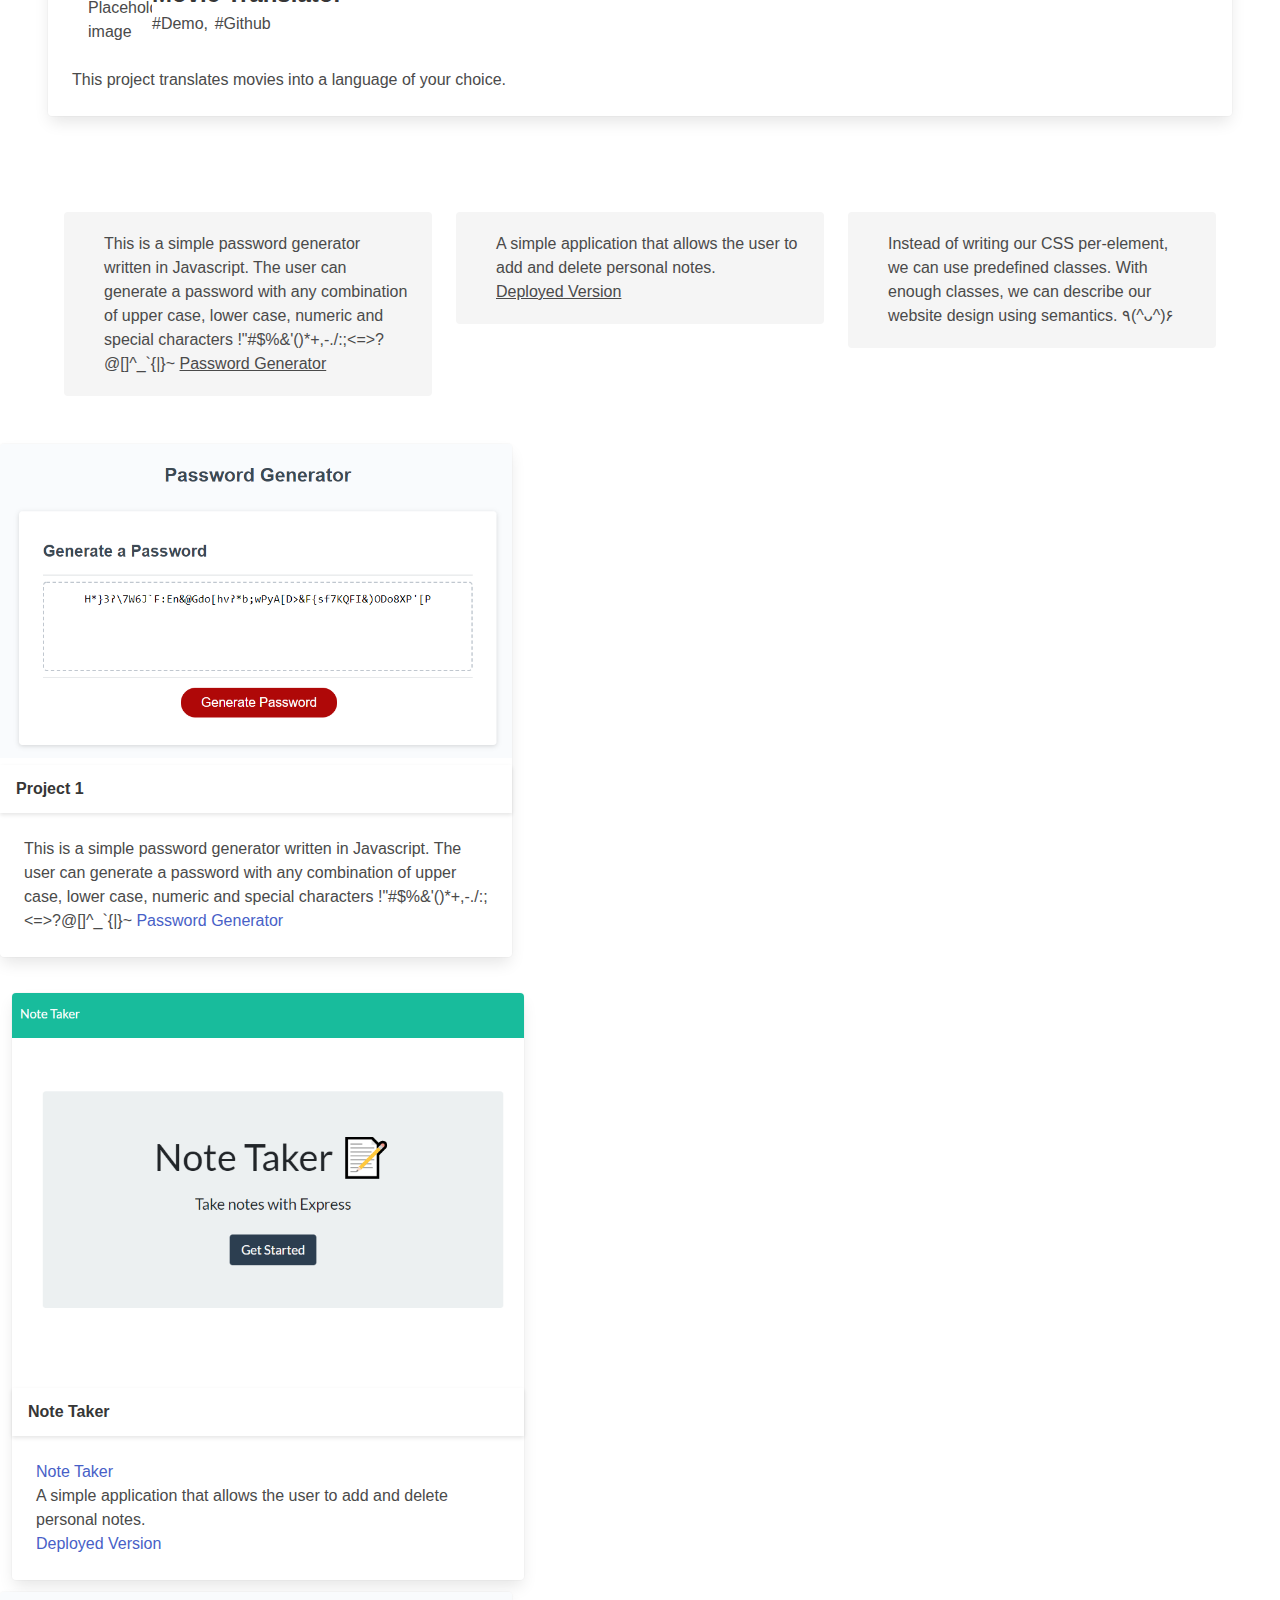
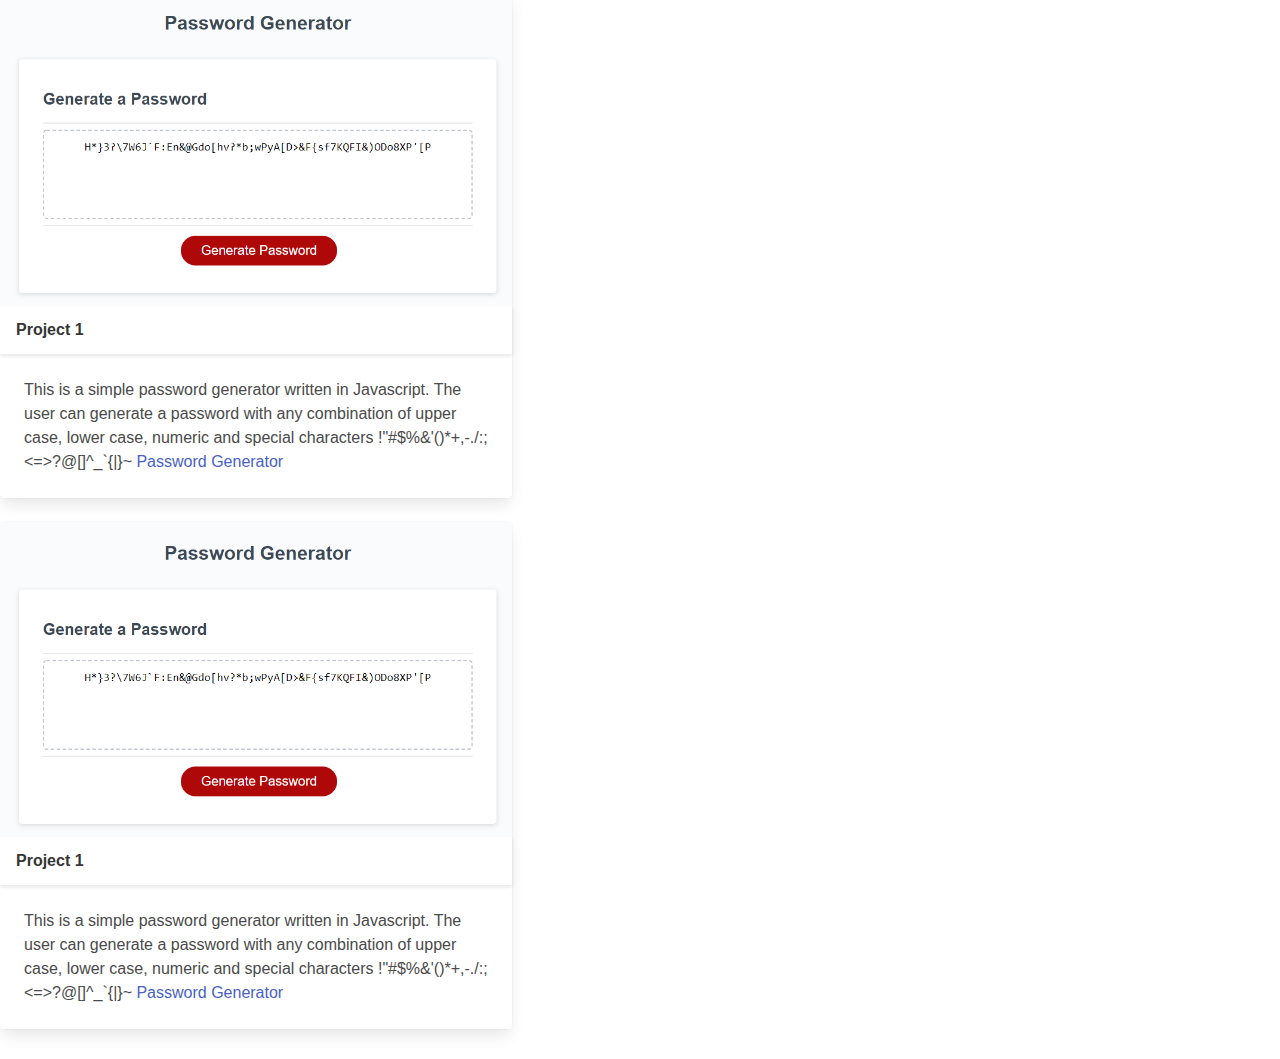
==== commit 20bd3366: "updates to tile details" ====
--- a/index.html
+++ b/index.html
@@ -40,7 +40,7 @@
             Projects
           </a>
           <div class="navbar-dropdown">
-            <a class="navbar-item">
+            <a class="navbar-item" href="#movieTrans">
               Movie Translator
             </a>
             <a class="navbar-item">
@@ -132,7 +132,7 @@
       <h1 class="title is-size-3">Projects</h1>
 
       <div class="card">
-        <h1 class="title is-size-4">Movie Translator</h1>
+        <h1 class="title is-size-4" id="movieTrans">Movie Translator</h1>
         <div class="card-image">
           <figure class="image is-4by3">
             <img src="./assets/images/MovieTranslator.png" alt="Placeholder image">
@@ -141,19 +141,22 @@
         <div class="card-content">
           <div class="media">
             <div class="media-left">
-              <figure class="image is-48x48">
+              <figure class="image is-64x64">
                 <img src="https://avatars.githubusercontent.com/u/22746292?v=4" alt="Placeholder image">
               </figure>
             </div>
             <div class="media-content">
-              <p class="title is-4">Movie Translator</p>
+              <p class="title is-4">Movie Translator<br>
+                <a class="subtitle is-6" id="movieDemo" href="https://chrisaylen.github.io/Project-1-Fork/">#Demo,</a>
+                <a class="subtitle is-6" id="movieRepo"href="https://github.com/ChrisAylen/Project-1-Fork/">#Github</a> 
+              </p>
+              
             </div>
           </div>
 
           <div class="content">
-            This project translates movies into a language of your choice.
-            <a href="https://chrisaylen.github.io/Project-1-Fork/">Deployed Here</a>
-            <br>
+            This project translates movies into a language of your choice.<br>
+
           </div>
         </div>
       </div>
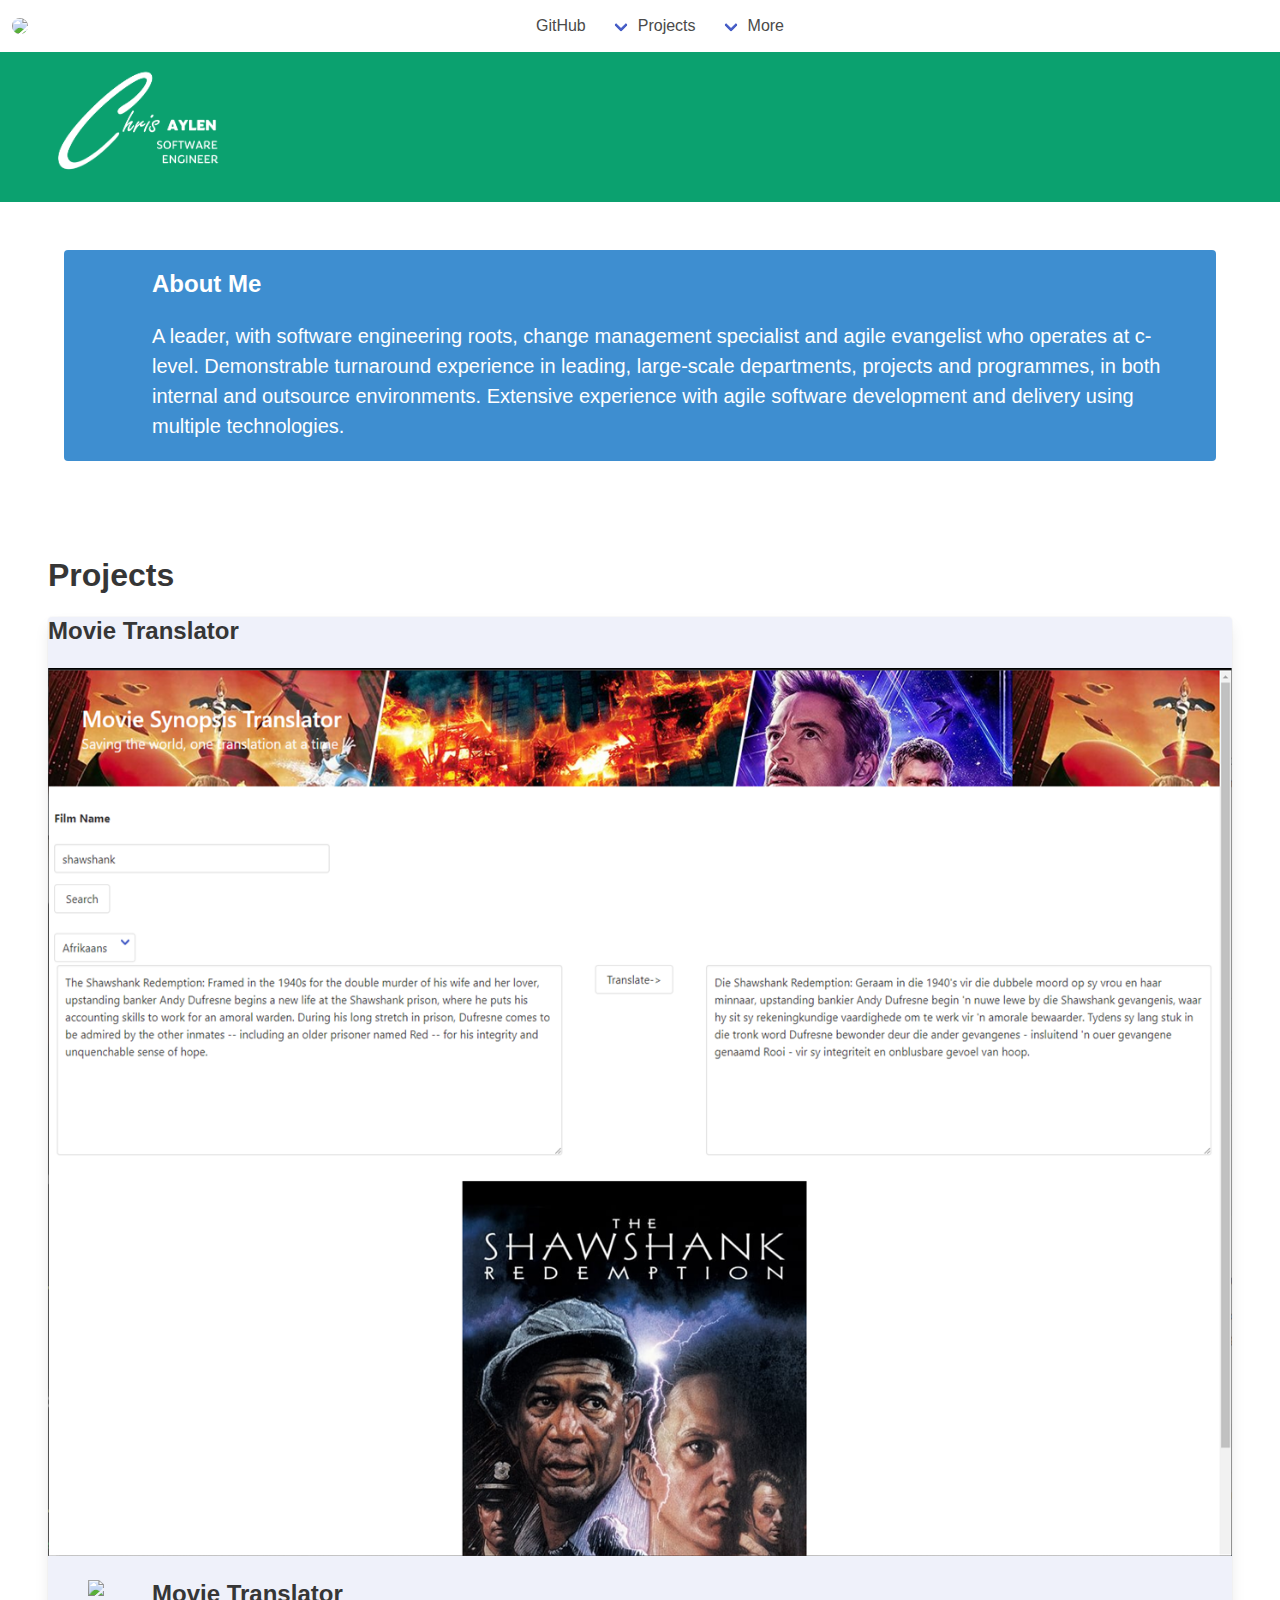
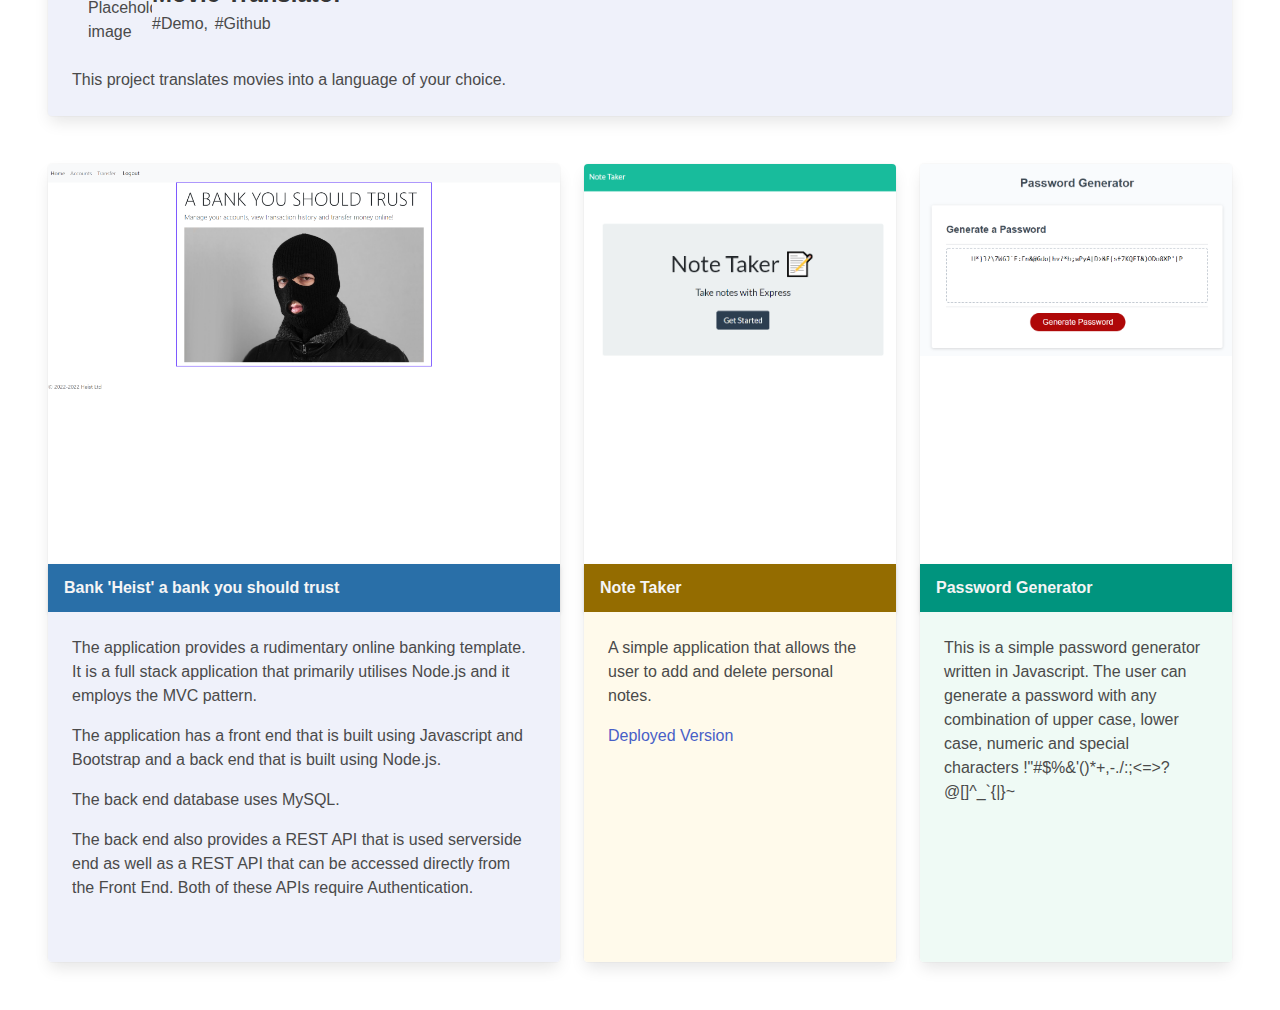
==== commit 42a36d8b: "styling to cards" ====
--- a/index.html
+++ b/index.html
@@ -34,7 +34,7 @@
         <a class="navbar-item" href="https://github.com/ChrisAylen">
           GitHub
         </a>
-<!-- ToDo: Refactor this to pull starred projects directly from Github -->
+        <!-- ToDo: Refactor this to pull starred projects directly from Github -->
         <div class="navbar-item has-dropdown is-hoverable">
           <a class="navbar-link">
             Projects
@@ -87,9 +87,7 @@
     </div>
   </nav>
 
-
-
-
+  <!-- Hero -->
   <section class="hero">
     <div class=hero-body>
       <!-- <img src="./assets/images/logo3.png" class="logoImage"> -->
@@ -99,6 +97,7 @@
     </div>
   </section>
 
+  <!-- About me section -->
   <section class="section">
     <div class="container">
       <div class="columns">
@@ -127,11 +126,11 @@
     </div>
   </section>
 
+<!-- Projects Section -->
   <section class="section">
     <container>
       <h1 class="title is-size-3">Projects</h1>
-
-      <div class="card">
+      <div class="card has-background-link-light">
         <h1 class="title is-size-4" id="movieTrans">Movie Translator</h1>
         <div class="card-image">
           <figure class="image is-4by3">
@@ -148,22 +147,22 @@
             <div class="media-content">
               <p class="title is-4">Movie Translator<br>
                 <a class="subtitle is-6" id="movieDemo" href="https://chrisaylen.github.io/Project-1-Fork/">#Demo,</a>
-                <a class="subtitle is-6" id="movieRepo"href="https://github.com/ChrisAylen/Project-1-Fork/">#Github</a> 
-              </p>
-              
-            </div>
-          </div>
-
-          <div class="content">
-            This project translates movies into a language of your choice.<br>
-
+                <a class="subtitle is-6" id="movieRepo" href="https://github.com/ChrisAylen/Project-1-Fork/">#Github</a>
+              </p>
+
+            </div>
+          </div>
+          <div class="content ">
+            <p>This project translates movies into a language of your choice.</p>
           </div>
         </div>
       </div>
     </container>
-  </section>
-
-  <section class="section">
+<section>
+  <p class="mb-6"></p>
+</section>
+
+    <!-- <section class="section">
     <div class="container">
       <div class="columns">
         <div class="column">
@@ -189,135 +188,107 @@
         </div>
       </div>
     </div>
+  </section> -->
+
+
+    <container>
+      <div class="columns is-centered">
+        <div class="column">
+          <div class="card" style="max-width:512px ;">
+            <div class="card-image" style="height: 400px;">
+              <figure>
+                <img src="./assets/images/bankheist_main.png" style="max-width: 512px;" alt="Password Generator Image">
+              </figure>
+            </div>
+            <header class="card-header has-background-info-dark">
+              <p class="card-header-title">
+                <a href="https://github.com/ChrisAylen/project-bank-heist" class="has-text-light">Bank 'Heist' a bank you should trust</a>
+              </p>
+              <button class="card-header-icon" aria-label="more options">
+                <span class="icon">
+                  <i class="fas fa-angle-down" aria-hidden="true"></i>
+                </span>
+              </button>
+            </header>
+            <div class="card-content has-background-link-light" style="height: 350px;">
+              <div class="content">
+                <p>The application provides a rudimentary online banking template. It is a full stack application that
+                  primarily utilises Node.js and it employs the MVC pattern.</p>
+
+                <p>The application has a front end that is built using Javascript and Bootstrap and a back end that is
+                  built
+                  using Node.js.</p>
+
+                <p>The back end database uses MySQL.</p>
+
+                <p>The back end also provides a REST API that is used serverside end as well as a REST API that can be
+                  accessed directly from the Front End. Both of these APIs require Authentication.</p>
+                <a href="https://peaceful-lassen-volcanic-80125.herokuapp.com/" class="has-text-link-light" target="_blank">Find a deployed version
+                  here</a>
+                <br>
+              </div>
+            </div>
+          </div>
+        </div>
+
+        <div class="column">
+          <div class="card" style="max-width: 512px">
+            <div class="card-image" style="height: 400px;">
+              <figure>
+                <img src="./assets/images/note-taker.png " alt="Password Generator Image">
+              </figure>
+            </div>
+            <header class="card-header has-background-warning-dark">
+              <p class="card-header-title ">
+                <a href="https://github.com/ChrisAylen/Note-Taker" class="has-text-light">Note Taker</a>
+              </p>
+              <button class="card-header-icon" aria-label="more options">
+                <span class="icon">
+                  <i class="fas fa-angle-down" aria-hidden="true"></i>
+                </span>
+              </button>
+            </header>
+
+            <div class="card-content has-background-warning-light" style="height: 350px;">
+              <div class="content">
+                <p>A simple application that allows the user to add and delete personal notes.</p>
+                <a href="https://github.com/ChrisAylen/Note-Taker">Deployed Version</a>
+                <br>
+
+              </div>
+            </div>
+          </div>
+
+        </div>
+
+        <div class="column">
+          <div class="card " style="max-width: 512px;">
+            <div class="card-image" style="height: 400px;">
+              <figure class="image is-4by4">
+                <img src="./assets/images/password_gen.png" style="max-width: 512px;" alt="Password Generator Image">
+              </figure>
+            </div>
+            <header class="card-header has-background-primary-dark">
+              <p class="card-header-title">
+                <a href="https://github.com/ChrisAylen/PasswordGenerator" class="has-text-light" >Password Generator</a>
+              </p>
+              <button class="card-header-icon" aria-label="more options">
+                <span class="icon">
+                  <i class="fas fa-angle-down" aria-hidden="true"></i>
+                </span>
+              </button>
+            </header>
+            <div class="card-content has-background-success-light" style="height: 350px;">
+              <div class="content">
+                <p>This is a simple password generator written in Javascript. The user can generate a password with any
+                  combination of upper case, lower case, numeric and special characters !"#$%&'()*+,-./:;<=>?@[]^_`{|}~
+                </p>
+              </div>
+            </div>
+          </div>
+        </div>
+    </container>
   </section>
-
-
-
-
-
-  <container>
-    <div class="columns">
-      <div class="column">
-        <div class="card" style="max-width:512px ;">
-          <div class="card-image">
-            <figure>
-              <img src="./assets/images/password_gen.png" style="max-width: 512px;" alt="Password Generator Image">
-            </figure>
-          </div>
-          <header class="card-header">
-            <p class="card-header-title">
-              Project 1
-            </p>
-            <button class="card-header-icon" aria-label="more options">
-              <span class="icon">
-                <i class="fas fa-angle-down" aria-hidden="true"></i>
-              </span>
-            </button>
-          </header>
-          <div class="card-content">
-            <div class="content">
-              This is a simple password generator written in Javascript. The user can generate a password with any
-              combination of upper case, lower case, numeric and special characters !"#$%&'()*+,-./:;<=>?@[]^_`{|}~
-                <a href="https://github.com/ChrisAylen/PasswordGenerator">Password Generator</a>
-                <br>
-            </div>
-          </div>
-        </div>
-      </div>
-    </div>
-    <div class="column">
-      <div class="card" style="max-width: 512px">
-        <div class="card-image">
-          <figure>
-            <img src="./assets/images/note-taker.png " alt="Password Generator Image">
-          </figure>
-        </div>
-        <header class="card-header">
-          <p class="card-header-title">
-            Note Taker
-          </p>
-          <button class="card-header-icon" aria-label="more options">
-            <span class="icon">
-              <i class="fas fa-angle-down" aria-hidden="true"></i>
-            </span>
-          </button>
-        </header>
-
-        <div class="card-content">
-          <div class="content">
-            <a href="https://github.com/ChrisAylen/Note-Taker">Note Taker</a>
-            <br>
-            A simple application that allows the user to add and delete personal notes.<br>
-            <a href="https://github.com/ChrisAylen/Note-Taker">Deployed Version</a>
-            <br>
-
-          </div>
-        </div>
-      </div>
-
-    </div>
-  </container>
-  <container>
-
-    <div class="card" style="max-width: 512px;">
-      <div class="card-image">
-        <figure class="image is-4by4">
-          <img src="./assets/images/password_gen.png" style="max-width: 512px;" alt="Password Generator Image">
-        </figure>
-      </div>
-      <header class="card-header">
-        <p class="card-header-title">
-          Project 1
-        </p>
-        <button class="card-header-icon" aria-label="more options">
-          <span class="icon">
-            <i class="fas fa-angle-down" aria-hidden="true"></i>
-          </span>
-        </button>
-      </header>
-      <div class="card-content">
-        <div class="content">
-          This is a simple password generator written in Javascript. The user can generate a password with any
-          combination of upper case, lower case, numeric and special characters !"#$%&'()*+,-./:;<=>?@[]^_`{|}~
-            <a href="https://github.com/ChrisAylen/PasswordGenerator">Password Generator</a>
-            <br>
-
-        </div>
-      </div>
-
-    </div>
-
-  </container>
-  <container style="padding: 10px;">
-    <div class="card" style="max-width: 512px;">
-      <div class="card-image">
-        <figure class="image is-4by4">
-          <img src="./assets/images/password_gen.png" style="max-width: 512px;" alt="Password Generator Image">
-        </figure>
-      </div>
-      <header class="card-header">
-        <p class="card-header-title">
-          Project 1
-        </p>
-        <button class="card-header-icon" aria-label="more options">
-          <span class="icon">
-            <i class="fas fa-angle-down" aria-hidden="true"></i>
-          </span>
-        </button>
-      </header>
-      <div class="card-content">
-        <div class="content">
-          This is a simple password generator written in Javascript. The user can generate a password with any
-          combination of upper case, lower case, numeric and special characters !"#$%&'()*+,-./:;<=>?@[]^_`{|}~
-            <a href="https://github.com/ChrisAylen/PasswordGenerator">Password Generator</a>
-            <br>
-
-        </div>
-      </div>
-
-    </div>
-
-  </container>
 </body>
 
 </html>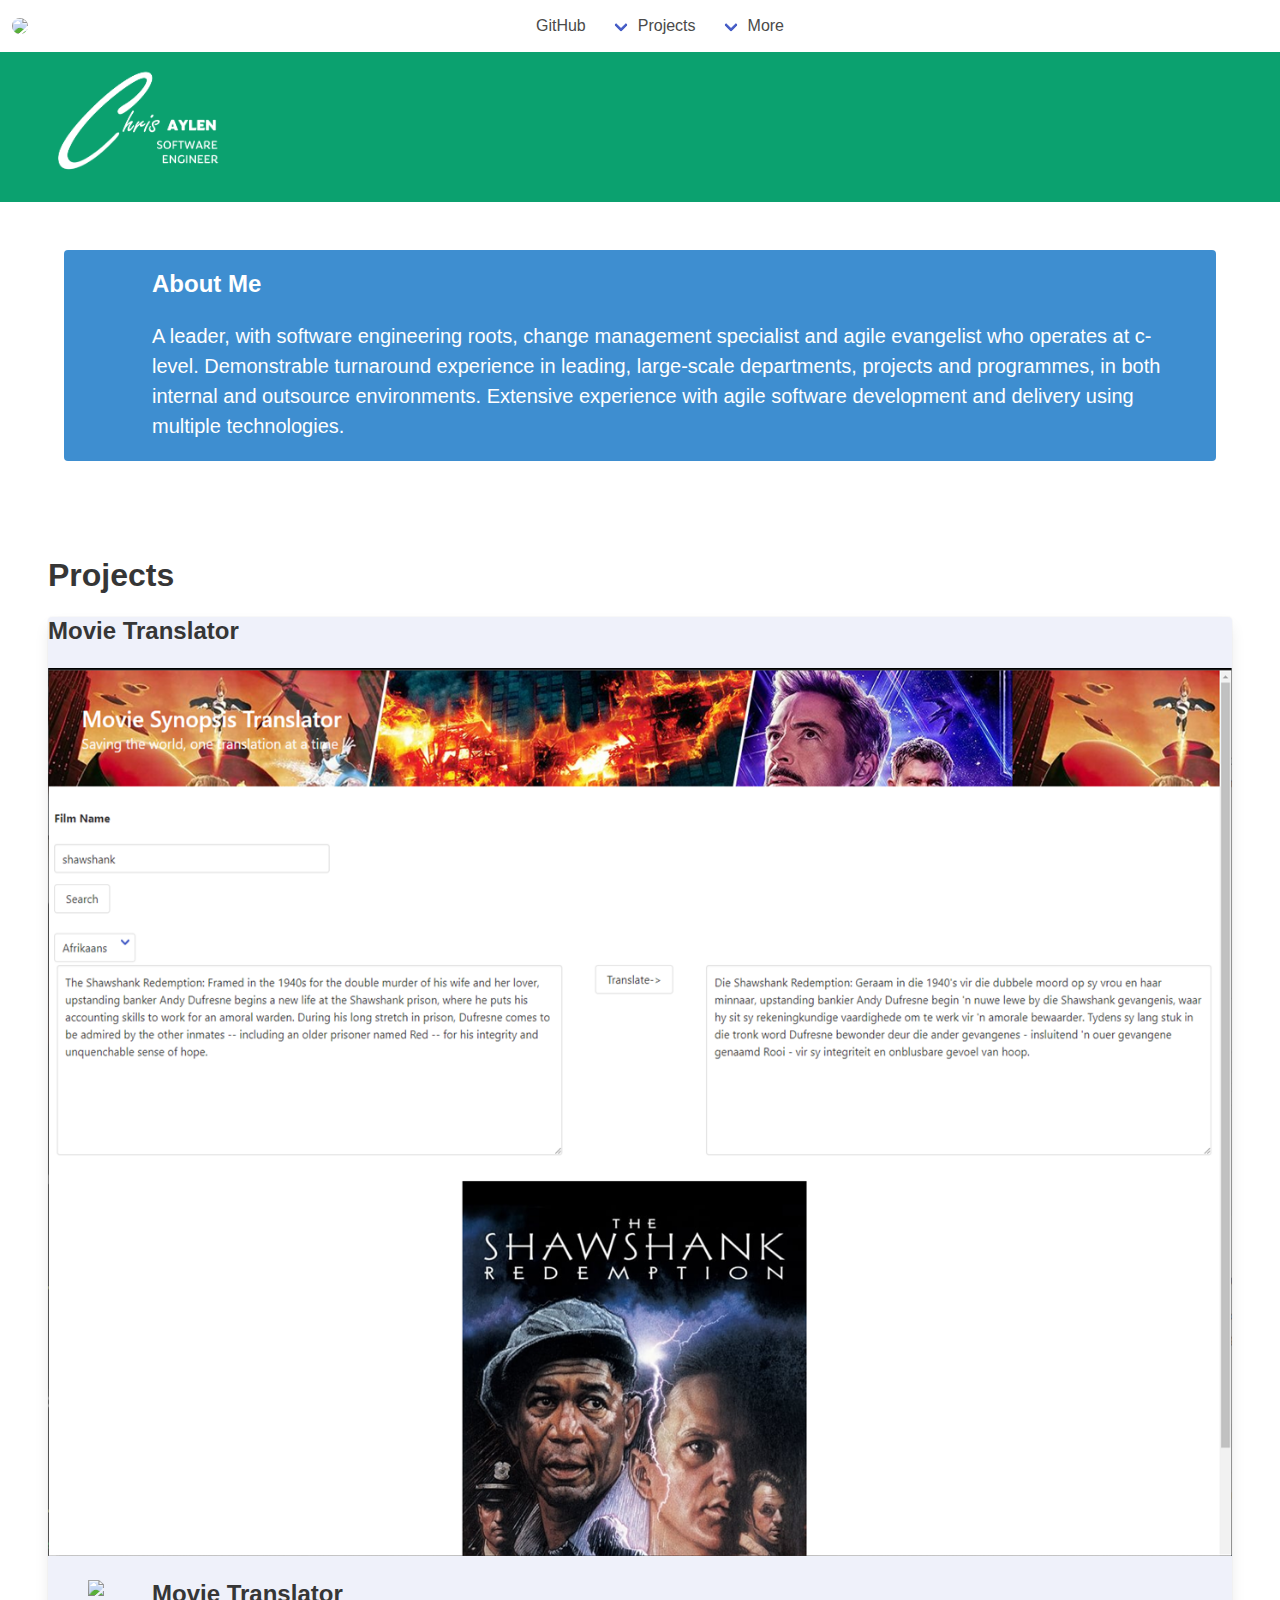
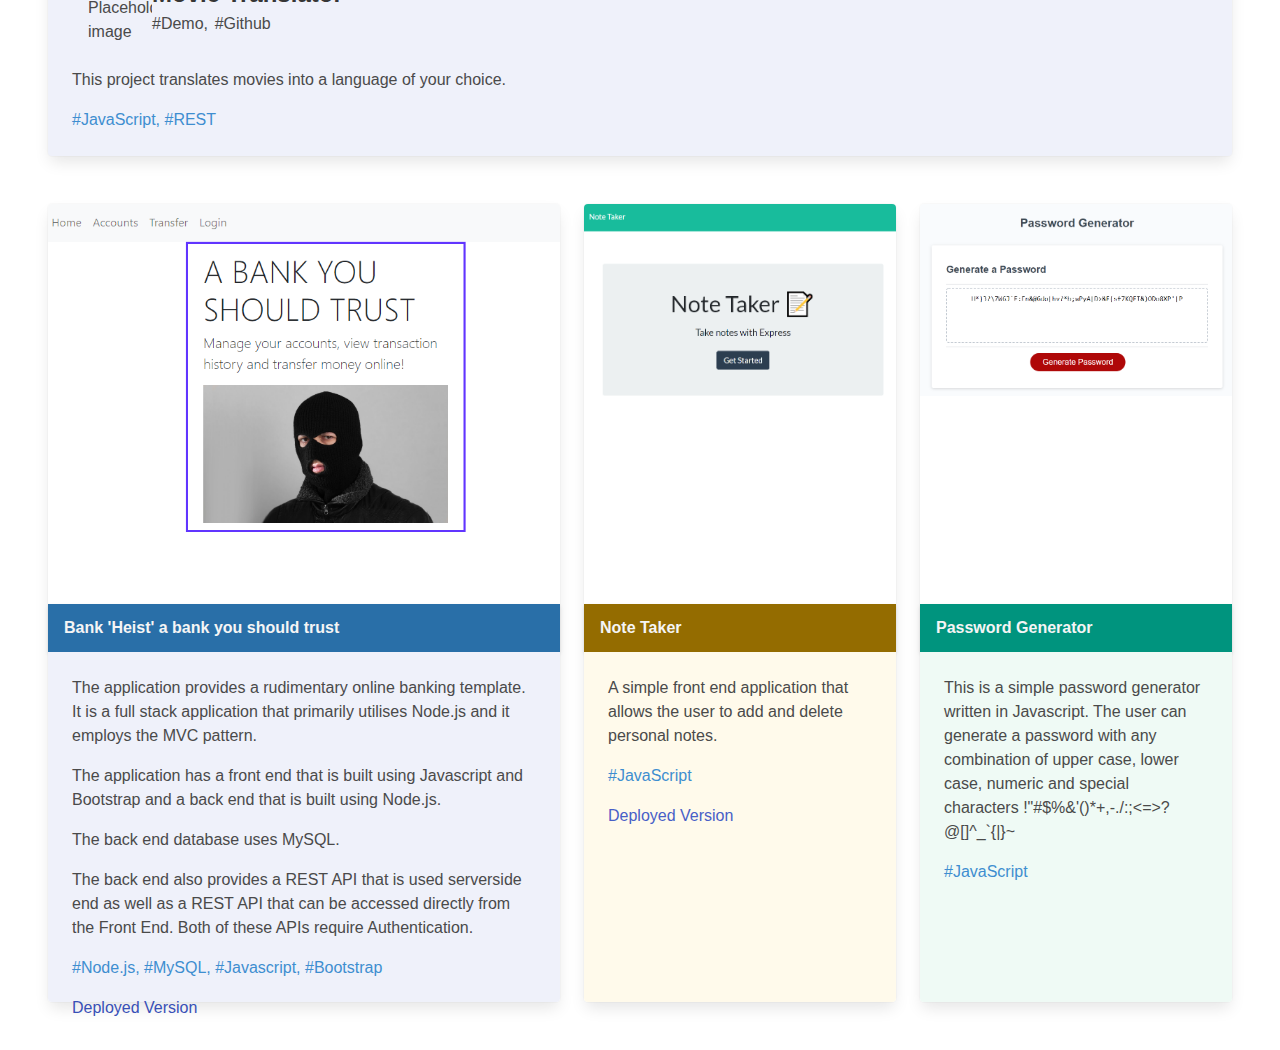
==== commit 2e82a721: "Further styling fixes" ====
--- a/index.html
+++ b/index.html
@@ -154,6 +154,7 @@
           </div>
           <div class="content ">
             <p>This project translates movies into a language of your choice.</p>
+            <p class="has-text-info">#JavaScript, #REST</p>
           </div>
         </div>
       </div>
@@ -197,7 +198,7 @@
           <div class="card" style="max-width:512px ;">
             <div class="card-image" style="height: 400px;">
               <figure>
-                <img src="./assets/images/bankheist_main.png" style="max-width: 512px;" alt="Password Generator Image">
+                <img src="./assets/images/bankheist_main-1.PNG" style="max-width: 512px;" alt="Password Generator Image">
               </figure>
             </div>
             <header class="card-header has-background-info-dark">
@@ -223,8 +224,8 @@
 
                 <p>The back end also provides a REST API that is used serverside end as well as a REST API that can be
                   accessed directly from the Front End. Both of these APIs require Authentication.</p>
-                <a href="https://peaceful-lassen-volcanic-80125.herokuapp.com/" class="has-text-link-light" target="_blank">Find a deployed version
-                  here</a>
+                  <p class="has-text-info">#Node.js, #MySQL, #Javascript, #Bootstrap</p>
+                <a href="https://peaceful-lassen-volcanic-80125.herokuapp.com/" class="has-text-link-dark" target="_blank">Deployed Version</a>
                 <br>
               </div>
             </div>
@@ -251,7 +252,8 @@
 
             <div class="card-content has-background-warning-light" style="height: 350px;">
               <div class="content">
-                <p>A simple application that allows the user to add and delete personal notes.</p>
+                <p>A simple front end application that allows the user to add and delete personal notes.</p>
+                <p class="has-text-info">#JavaScript</p>
                 <a href="https://github.com/ChrisAylen/Note-Taker">Deployed Version</a>
                 <br>
 
@@ -283,6 +285,7 @@
                 <p>This is a simple password generator written in Javascript. The user can generate a password with any
                   combination of upper case, lower case, numeric and special characters !"#$%&'()*+,-./:;<=>?@[]^_`{|}~
                 </p>
+                <p class="has-text-info">#JavaScript</p>
               </div>
             </div>
           </div>
